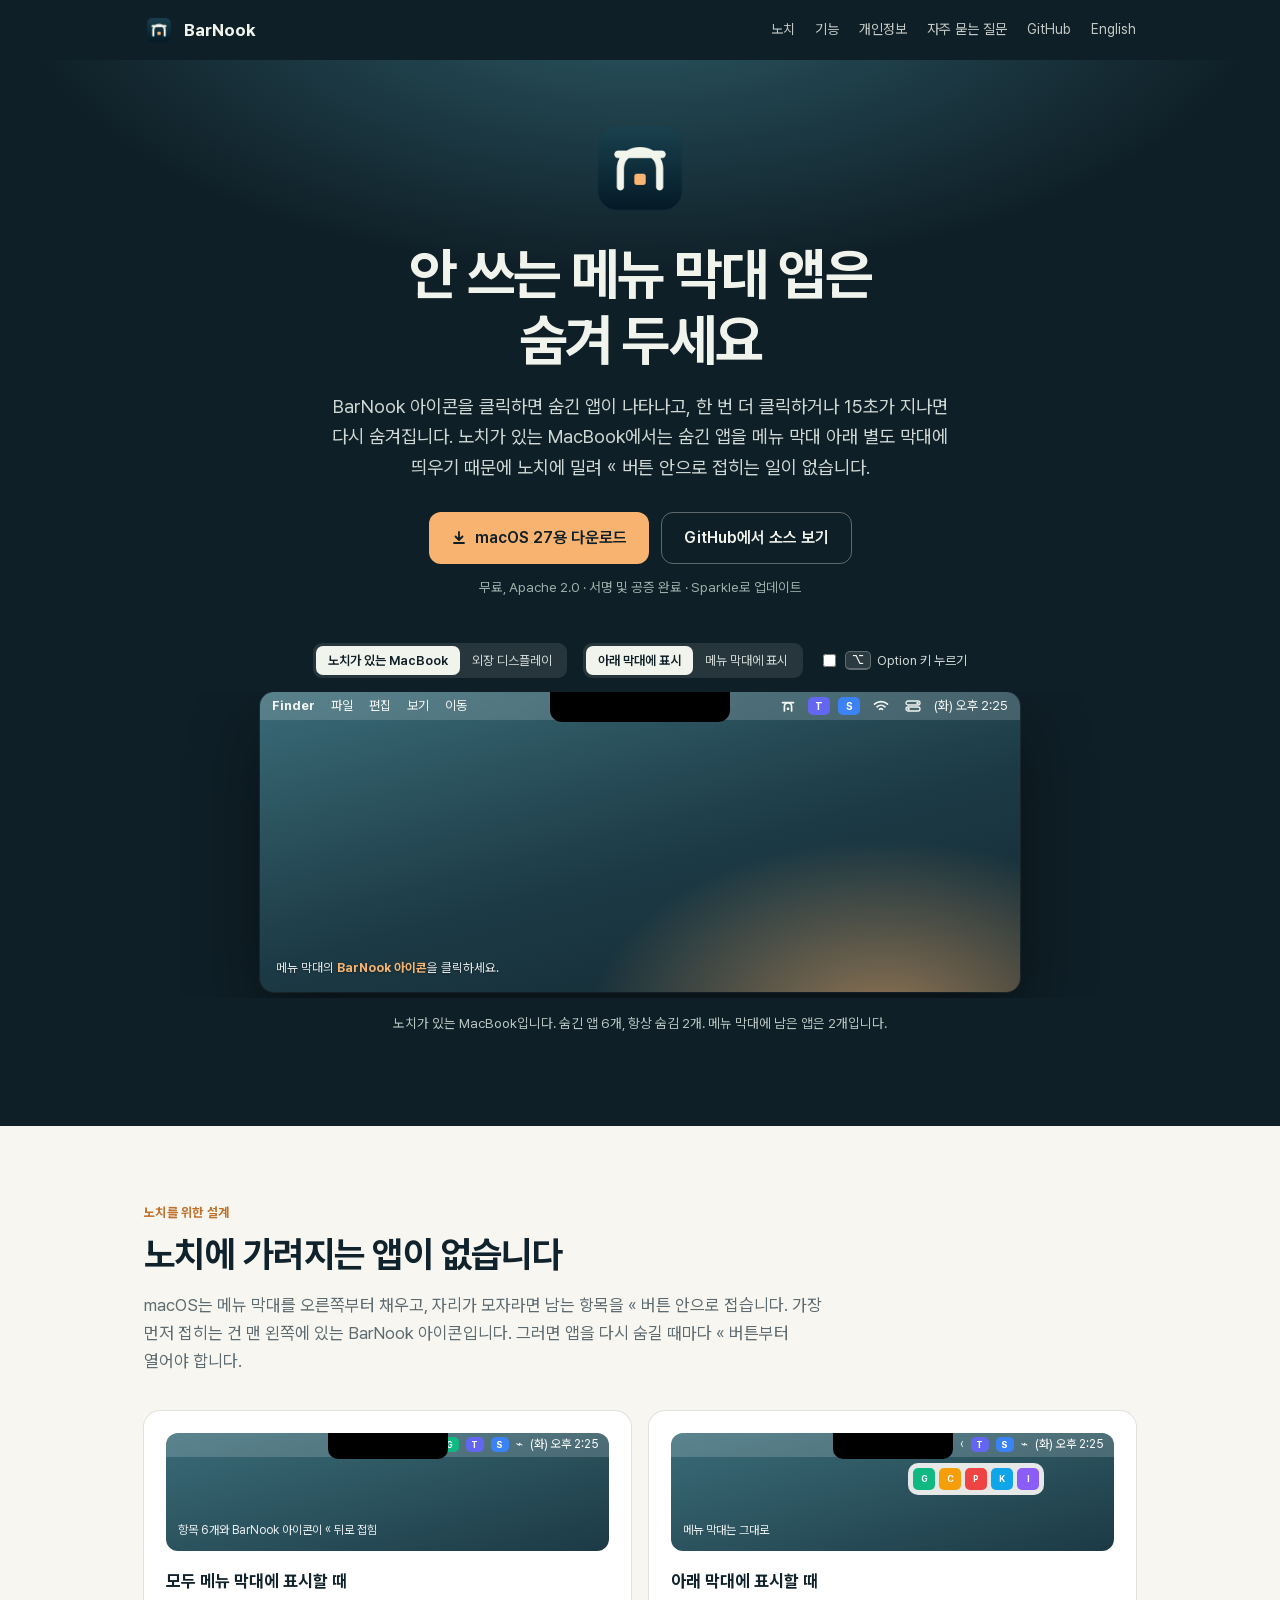
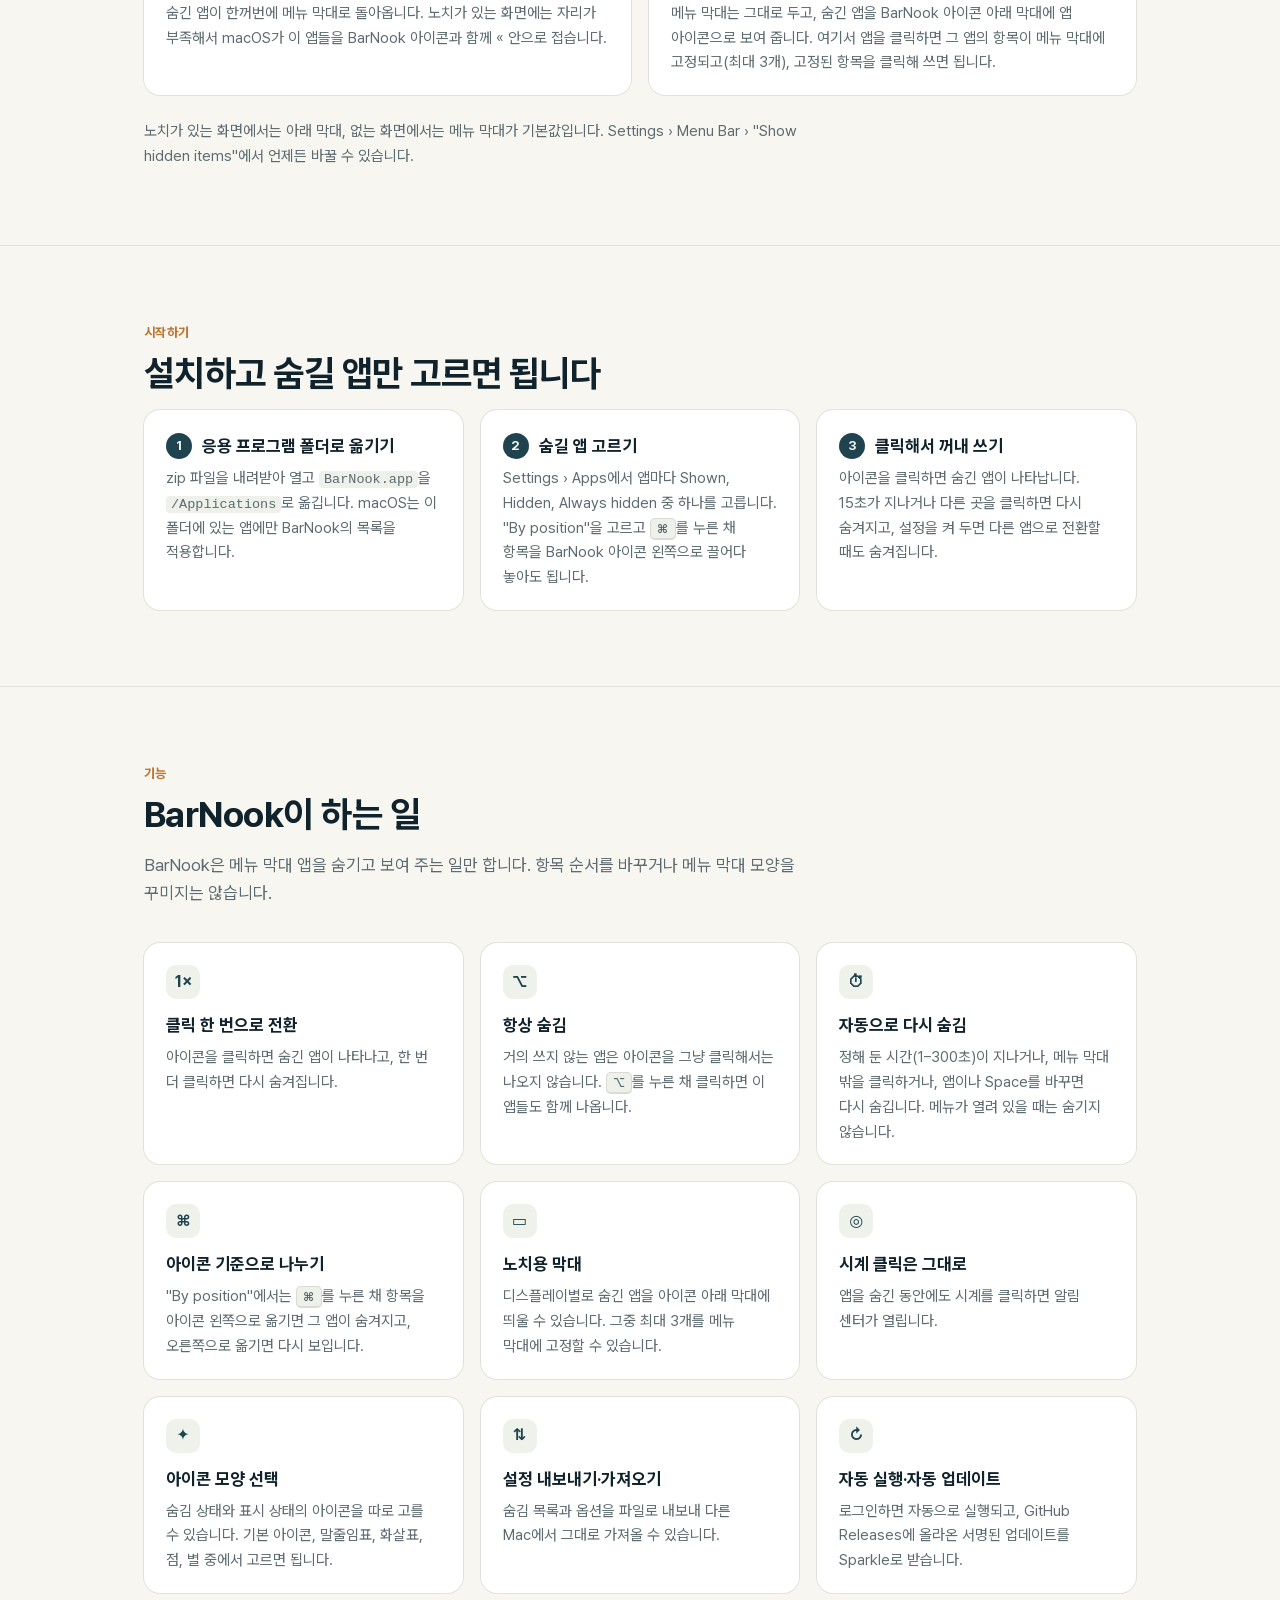
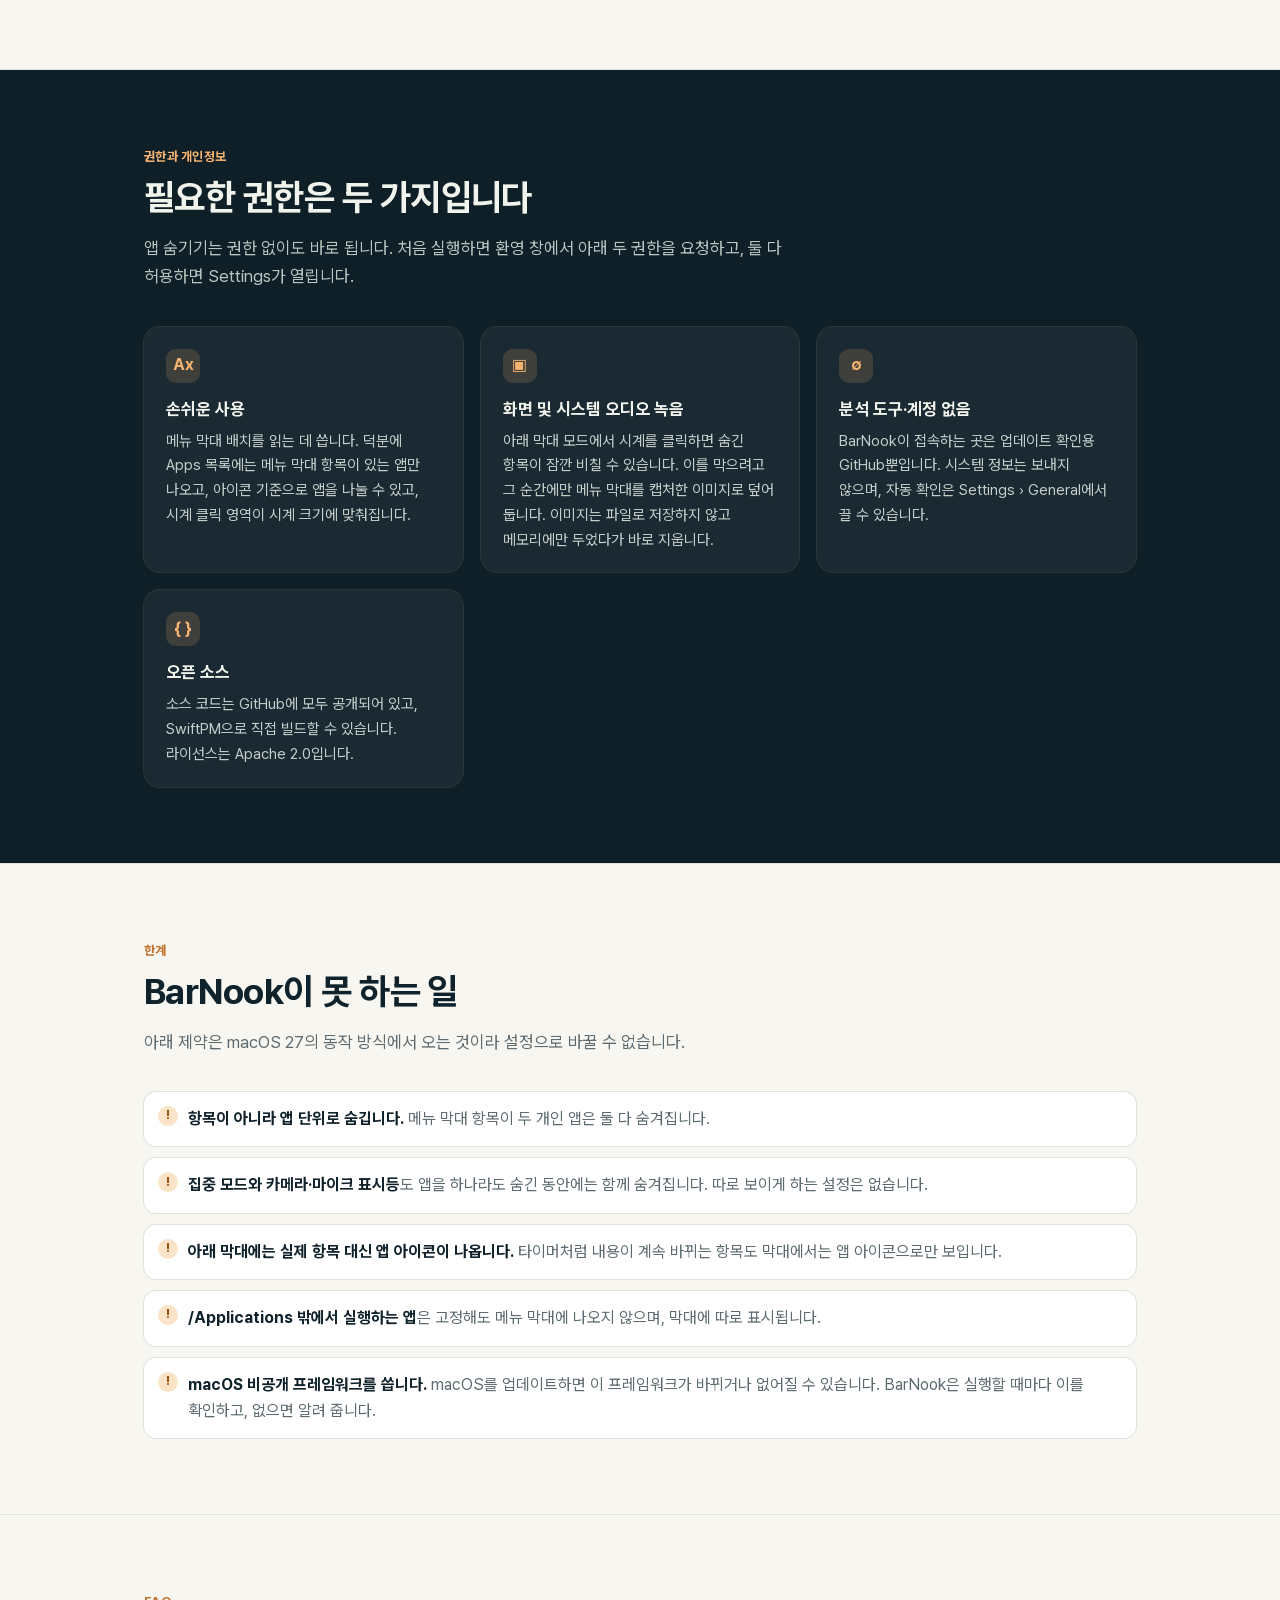
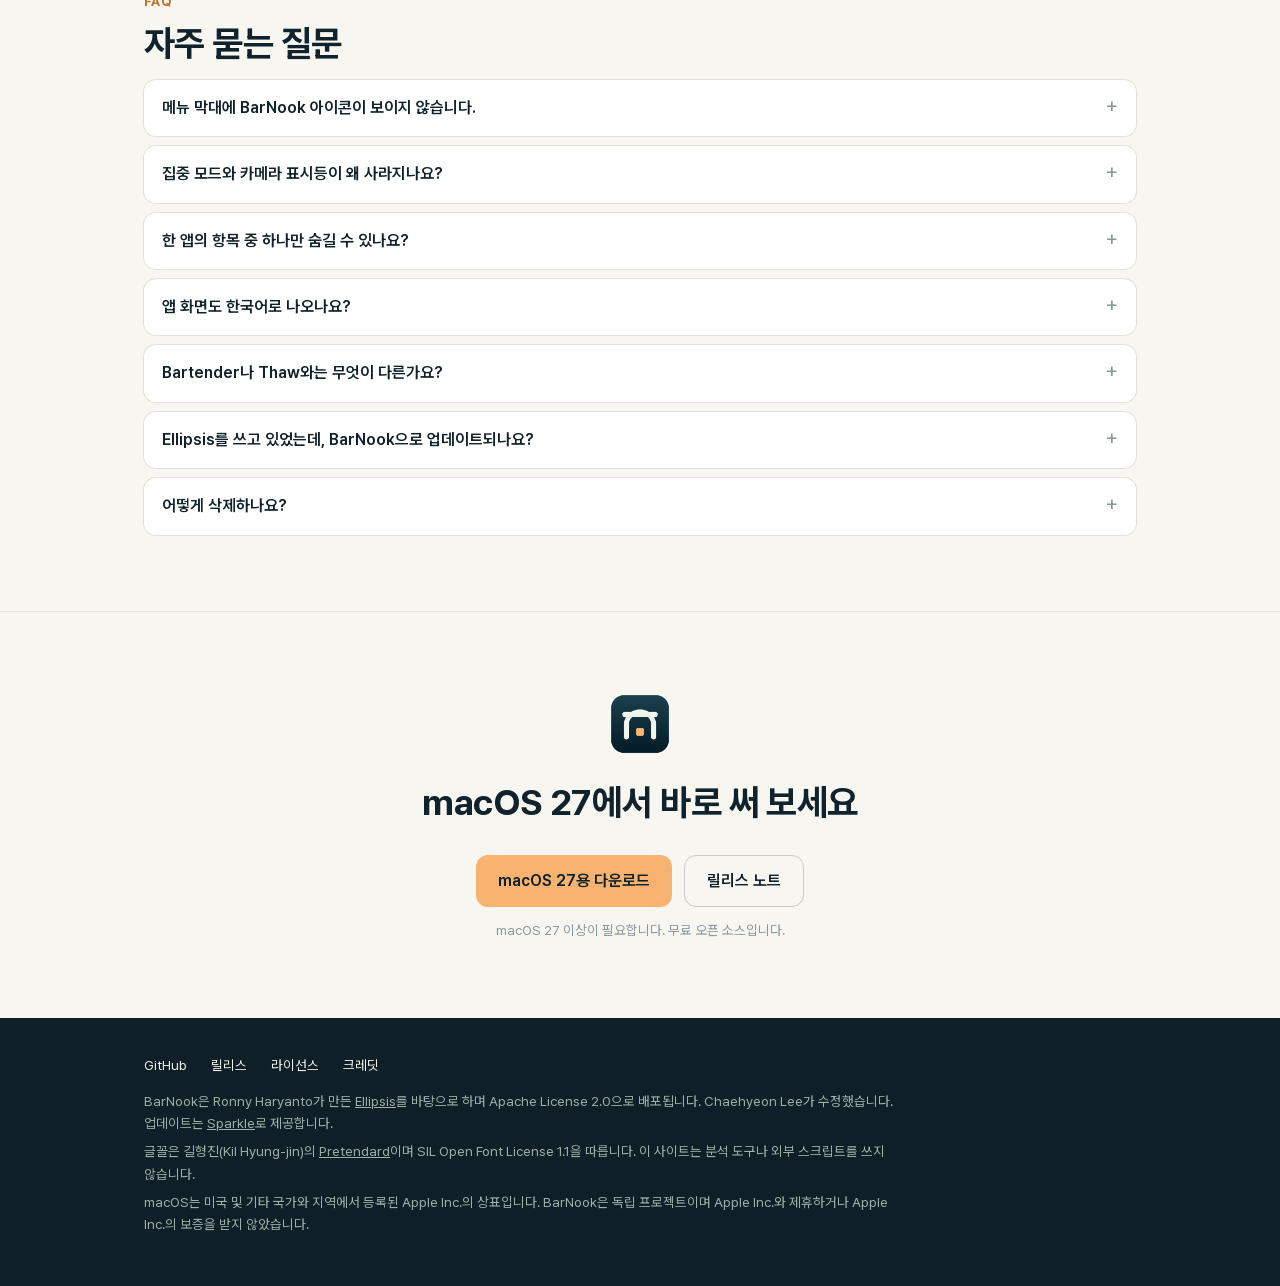
==== site/ko/index.html @ 14d4f13b "feat(site): add the Korean landing page and plainer copy Add /barnook/ko/ with the same structure, d" ====
<!doctype html>
<html lang="ko" class="no-js">
<head>
<meta charset="utf-8">
<meta name="viewport" content="width=device-width, initial-scale=1">
<script>document.documentElement.className='js'</script>
<title>BarNook — macOS 27 메뉴 막대 앱 숨기기</title>
<meta name="description" content="BarNook은 안 쓰는 메뉴 막대 앱을 숨겨 두었다가 아이콘을 클릭하면 보여 줍니다. macOS 27과 노치가 있는 MacBook용 무료 오픈 소스 앱입니다.">
<link rel="canonical" href="https://chlee1001.github.io/barnook/ko/">
<link rel="alternate" hreflang="en" href="https://chlee1001.github.io/barnook/">
<link rel="alternate" hreflang="ko" href="https://chlee1001.github.io/barnook/ko/">
<link rel="alternate" hreflang="x-default" href="https://chlee1001.github.io/barnook/">
<meta property="og:type" content="website">
<meta property="og:site_name" content="BarNook">
<meta property="og:title" content="BarNook — macOS 27 메뉴 막대 앱 숨기기">
<meta property="og:description" content="안 쓰는 메뉴 막대 앱은 숨겨 두고, 필요할 때 아이콘을 클릭해 꺼내 쓰세요. 노치가 있는 MacBook에서도 앱이 가려지지 않습니다. 무료 오픈 소스입니다.">
<meta property="og:url" content="https://chlee1001.github.io/barnook/ko/">
<meta property="og:locale" content="ko_KR">
<meta property="og:locale:alternate" content="en_US">
<meta name="twitter:card" content="summary_large_image">
<meta name="theme-color" content="#0f1f27">
<link rel="icon" type="image/png" href="../assets/favicon-64.png">
<link rel="apple-touch-icon" href="../assets/apple-touch-icon.png">
<link rel="preload" href="../assets/fonts/PretendardVariable.woff2" as="font" type="font/woff2" crossorigin>
<link rel="stylesheet" href="../assets/site.css">
<script src="../assets/site.js" defer></script>
</head>
<body>

<header>
  <nav class="wrap nav">
    <a class="brand" href="#"><img src="../assets/icon-256.png" alt="" width="30" height="30">BarNook</a>
    <div class="links">
      <a href="#notch">노치</a>
      <a href="#features">기능</a>
      <a href="#privacy">개인정보</a>
      <a href="#faq">자주 묻는 질문</a>
      <a class="gh" href="https://github.com/chlee1001/barnook">GitHub</a>
      <a class="lang" href="../" hreflang="en" lang="en">English</a>
    </div>
  </nav>
</header>

<div class="hero">
  <div class="wrap">
    <img class="icon" src="../assets/icon-256.png" alt="BarNook 앱 아이콘" width="104" height="104">
    <h1>안 쓰는 메뉴 막대 앱은<br>숨겨 두세요</h1>
    <p class="lede">BarNook 아이콘을 클릭하면 숨긴 앱이 나타나고, 한 번 더 클릭하거나 15초가 지나면 다시 숨겨집니다. 노치가 있는 MacBook에서는 숨긴 앱을 메뉴 막대 아래 별도 막대에 띄우기 때문에 노치에 밀려 «&nbsp;버튼 안으로 접히는 일이 없습니다.</p>
    <div class="cta">
      <a class="btn primary" href="https://github.com/chlee1001/barnook/releases/latest">
        <svg width="16" height="16" viewBox="0 0 16 16" aria-hidden="true"><path d="M8 2v8m-3.5-3.5L8 10l3.5-3.5M3 13h10" fill="none" stroke="currentColor" stroke-width="1.8" stroke-linecap="round" stroke-linejoin="round"/></svg>
        macOS 27용 다운로드
      </a>
      <a class="btn ghost" href="https://github.com/chlee1001/barnook">GitHub에서 소스 보기</a>
    </div>
    <div class="meta">무료, Apache 2.0 · 서명 및 공증 완료 · Sparkle로 업데이트</div>

    <div class="demo" role="group" aria-label="BarNook 메뉴 막대 체험 데모">
      <div class="demo-controls">
        <div class="seg" id="displaySeg">
          <button type="button" data-v="notch" class="on" aria-pressed="true">노치가 있는 MacBook</button>
          <button type="button" data-v="plain" aria-pressed="false">외장 디스플레이</button>
        </div>
        <div class="seg" id="placementSeg">
          <button type="button" data-v="bar" class="on" aria-pressed="true">아래 막대에 표시</button>
          <button type="button" data-v="menubar" aria-pressed="false">메뉴 막대에 표시</button>
        </div>
        <label><input type="checkbox" id="optBox"> <kbd>⌥</kbd> Option 키 누르기</label>
      </div>
      <div class="stage-scroll">
        <div class="stage" id="stage">
          <div class="mb" id="mb">
            <div class="mb-left" id="mbLeft"><b>Finder</b><span>파일</span><span>편집</span><span>보기</span><span>이동</span></div>
            <div class="mb-right">
              <div class="mb-apps" id="mbApps"><span class="it" style="background:#3b82f6" title="Syncly">S</span><span class="it" style="background:#6366f1" title="Tunnel">T</span><button type="button" class="bn" id="bnIcon" title="BarNook — 클릭하면 숨긴 앱을 보여 줍니다"><svg width="16" height="16" viewBox="0 0 16 16"><path d="M2.5 4.6h11M4.4 13V8.4a3.6 3.6 0 0 1 7.2 0V13" fill="none" stroke="currentColor" stroke-width="1.7" stroke-linecap="round"/><rect x="6.8" y="9.6" width="2.4" height="2.4" rx=".6" fill="currentColor"/></svg></button></div>
              <span class="sys" title="Wi-Fi"><svg width="16" height="12" viewBox="0 0 16 12" aria-hidden="true"><path d="M1.5 4.2a9.5 9.5 0 0 1 13 0M4 6.8a6 6 0 0 1 8 0M6.4 9.3a2.5 2.5 0 0 1 3.2 0" fill="none" stroke="currentColor" stroke-width="1.6" stroke-linecap="round"/></svg></span>
              <span class="sys" title="제어 센터"><svg width="16" height="12" viewBox="0 0 16 12" aria-hidden="true"><rect x="1" y="1" width="14" height="4" rx="2" fill="none" stroke="currentColor" stroke-width="1.3"/><circle cx="12.5" cy="3" r="1.2" fill="currentColor"/><rect x="1" y="7" width="14" height="4" rx="2" fill="none" stroke="currentColor" stroke-width="1.3"/><circle cx="3.5" cy="9" r="1.2" fill="currentColor"/></svg></span>
              <span class="clock" id="clock">(화) 오후 2:25</span>
            </div>
          </div>
          <div class="notch"></div>
          <div class="panel off" id="panel"></div>
          <div class="overflow off" id="overflow"></div>
          <div class="desk-hint" id="deskHint">메뉴 막대의 <b>BarNook 아이콘</b>을 클릭하세요.</div>
        </div>
      </div>
      <p class="demo-caption" id="caption" aria-live="polite">노치가 있는 MacBook입니다. 숨긴 앱 6개, 항상 숨김 2개. 메뉴 막대에 남은 앱은 2개입니다.</p>
    </div>
  </div>
</div>

<section id="notch">
  <div class="wrap">
    <p class="eyebrow">노치를 위한 설계</p>
    <h2>노치에 가려지는 앱이 없습니다</h2>
    <p class="intro">macOS는 메뉴 막대를 오른쪽부터 채우고, 자리가 모자라면 남는 항목을 « 버튼 안으로 접습니다. 가장 먼저 접히는 건 맨 왼쪽에 있는 BarNook 아이콘입니다. 그러면 앱을 다시 숨길 때마다 « 버튼부터 열어야 합니다.</p>
    <div class="grid g2">
      <div class="card">
        <div class="mini">
          <div class="bar"><span class="more">«</span><span class="it" style="background:#10b981">G</span><span class="it" style="background:#6366f1">T</span><span class="it" style="background:#3b82f6">S</span><span>⌁</span><span>(화) 오후 2:25</span></div>
          <div class="n"></div>
          <div class="tag bad">항목 6개와 BarNook 아이콘이 « 뒤로 접힘</div>
        </div>
        <h3>모두 메뉴 막대에 표시할 때</h3>
        <p>숨긴 앱이 한꺼번에 메뉴 막대로 돌아옵니다. 노치가 있는 화면에는 자리가 부족해서 macOS가 이 앱들을 BarNook 아이콘과 함께 « 안으로 접습니다.</p>
      </div>
      <div class="card">
        <div class="mini">
          <div class="bar"><span class="chev">‹</span><span class="it" style="background:#6366f1">T</span><span class="it" style="background:#3b82f6">S</span><span>⌁</span><span>(화) 오후 2:25</span></div>
          <div class="n"></div>
          <div class="pan"><span class="it" style="background:#10b981">G</span><span class="it" style="background:#f59e0b">C</span><span class="it" style="background:#ef4444">P</span><span class="it" style="background:#0ea5e9">K</span><span class="it" style="background:#8b5cf6">I</span></div>
          <div class="tag good">메뉴 막대는 그대로</div>
        </div>
        <h3>아래 막대에 표시할 때</h3>
        <p>메뉴 막대는 그대로 두고, 숨긴 앱을 BarNook 아이콘 아래 막대에 앱 아이콘으로 보여 줍니다. 여기서 앱을 클릭하면 그 앱의 항목이 메뉴 막대에 고정되고(최대 3개), 고정된 항목을 클릭해 쓰면 됩니다.</p>
      </div>
    </div>
    <p class="intro note">노치가 있는 화면에서는 아래 막대, 없는 화면에서는 메뉴 막대가 기본값입니다. Settings › Menu Bar › "Show hidden items"에서 언제든 바꿀 수 있습니다.</p>
  </div>
</section>

<section id="how">
  <div class="wrap">
    <p class="eyebrow">시작하기</p>
    <h2>설치하고 숨길 앱만 고르면 됩니다</h2>
    <div class="grid g3 steps">
      <div class="card">
        <h3>응용 프로그램 폴더로 옮기기</h3>
        <p>zip 파일을 내려받아 열고 <code>BarNook.app</code>을 <code>/Applications</code>로 옮깁니다. macOS는 이 폴더에 있는 앱에만 BarNook의 목록을 적용합니다.</p>
      </div>
      <div class="card">
        <h3>숨길 앱 고르기</h3>
        <p>Settings › Apps에서 앱마다 Shown, Hidden, Always hidden 중 하나를 고릅니다. "By position"을 고르고 <kbd>⌘</kbd>를 누른 채 항목을 BarNook 아이콘 왼쪽으로 끌어다 놓아도 됩니다.</p>
      </div>
      <div class="card">
        <h3>클릭해서 꺼내 쓰기</h3>
        <p>아이콘을 클릭하면 숨긴 앱이 나타납니다. 15초가 지나거나 다른 곳을 클릭하면 다시 숨겨지고, 설정을 켜 두면 다른 앱으로 전환할 때도 숨겨집니다.</p>
      </div>
    </div>
  </div>
</section>

<section id="features">
  <div class="wrap">
    <p class="eyebrow">기능</p>
    <h2>BarNook이 하는 일</h2>
    <p class="intro">BarNook은 메뉴 막대 앱을 숨기고 보여 주는 일만 합니다. 항목 순서를 바꾸거나 메뉴 막대 모양을 꾸미지는 않습니다.</p>
    <div class="grid g3">
      <div class="card"><div class="k" aria-hidden="true">1×</div><h3>클릭 한 번으로 전환</h3><p>아이콘을 클릭하면 숨긴 앱이 나타나고, 한 번 더 클릭하면 다시 숨겨집니다.</p></div>
      <div class="card"><div class="k" aria-hidden="true">⌥</div><h3>항상 숨김</h3><p>거의 쓰지 않는 앱은 아이콘을 그냥 클릭해서는 나오지 않습니다. <kbd>⌥</kbd>를 누른 채 클릭하면 이 앱들도 함께 나옵니다.</p></div>
      <div class="card"><div class="k" aria-hidden="true">⏱</div><h3>자동으로 다시 숨김</h3><p>정해 둔 시간(1–300초)이 지나거나, 메뉴 막대 밖을 클릭하거나, 앱이나 Space를 바꾸면 다시 숨깁니다. 메뉴가 열려 있을 때는 숨기지 않습니다.</p></div>
      <div class="card"><div class="k" aria-hidden="true">⌘</div><h3>아이콘 기준으로 나누기</h3><p>"By position"에서는 <kbd>⌘</kbd>를 누른 채 항목을 아이콘 왼쪽으로 옮기면 그 앱이 숨겨지고, 오른쪽으로 옮기면 다시 보입니다.</p></div>
      <div class="card"><div class="k" aria-hidden="true">▭</div><h3>노치용 막대</h3><p>디스플레이별로 숨긴 앱을 아이콘 아래 막대에 띄울 수 있습니다. 그중 최대 3개를 메뉴 막대에 고정할 수 있습니다.</p></div>
      <div class="card"><div class="k" aria-hidden="true">◎</div><h3>시계 클릭은 그대로</h3><p>앱을 숨긴 동안에도 시계를 클릭하면 알림 센터가 열립니다.</p></div>
      <div class="card"><div class="k" aria-hidden="true">✦</div><h3>아이콘 모양 선택</h3><p>숨김 상태와 표시 상태의 아이콘을 따로 고를 수 있습니다. 기본 아이콘, 말줄임표, 화살표, 점, 별 중에서 고르면 됩니다.</p></div>
      <div class="card"><div class="k" aria-hidden="true">⇅</div><h3>설정 내보내기·가져오기</h3><p>숨김 목록과 옵션을 파일로 내보내 다른 Mac에서 그대로 가져올 수 있습니다.</p></div>
      <div class="card"><div class="k" aria-hidden="true">↻</div><h3>자동 실행·자동 업데이트</h3><p>로그인하면 자동으로 실행되고, GitHub Releases에 올라온 서명된 업데이트를 Sparkle로 받습니다.</p></div>
    </div>
  </div>
</section>

<section id="privacy" class="privacy">
  <div class="wrap">
    <p class="eyebrow">권한과 개인정보</p>
    <h2>필요한 권한은 두 가지입니다</h2>
    <p class="intro">앱 숨기기는 권한 없이도 바로 됩니다. 처음 실행하면 환영 창에서 아래 두 권한을 요청하고, 둘 다 허용하면 Settings가 열립니다.</p>
    <div class="grid g2">
      <div class="card"><div class="k" aria-hidden="true">Ax</div><h3>손쉬운 사용</h3><p>메뉴 막대 배치를 읽는 데 씁니다. 덕분에 Apps 목록에는 메뉴 막대 항목이 있는 앱만 나오고, 아이콘 기준으로 앱을 나눌 수 있고, 시계 클릭 영역이 시계 크기에 맞춰집니다.</p></div>
      <div class="card"><div class="k" aria-hidden="true">▣</div><h3>화면 및 시스템 오디오 녹음</h3><p>아래 막대 모드에서 시계를 클릭하면 숨긴 항목이 잠깐 비칠 수 있습니다. 이를 막으려고 그 순간에만 메뉴 막대를 캡처한 이미지로 덮어 둡니다. 이미지는 파일로 저장하지 않고 메모리에만 두었다가 바로 지웁니다.</p></div>
      <div class="card"><div class="k" aria-hidden="true">∅</div><h3>분석 도구·계정 없음</h3><p>BarNook이 접속하는 곳은 업데이트 확인용 GitHub뿐입니다. 시스템 정보는 보내지 않으며, 자동 확인은 Settings › General에서 끌 수 있습니다.</p></div>
      <div class="card"><div class="k" aria-hidden="true">{ }</div><h3>오픈 소스</h3><p>소스 코드는 GitHub에 모두 공개되어 있고, SwiftPM으로 직접 빌드할 수 있습니다. 라이선스는 Apache 2.0입니다.</p></div>
    </div>
  </div>
</section>

<section id="limits">
  <div class="wrap">
    <p class="eyebrow">한계</p>
    <h2>BarNook이 못 하는 일</h2>
    <p class="intro">아래 제약은 macOS 27의 동작 방식에서 오는 것이라 설정으로 바꿀 수 없습니다.</p>
    <ul class="limits">
      <li><b>항목이 아니라 앱 단위로 숨깁니다.</b> 메뉴 막대 항목이 두 개인 앱은 둘 다 숨겨집니다.</li>
      <li><b>집중 모드와 카메라·마이크 표시등</b>도 앱을 하나라도 숨긴 동안에는 함께 숨겨집니다. 따로 보이게 하는 설정은 없습니다.</li>
      <li><b>아래 막대에는 실제 항목 대신 앱 아이콘이 나옵니다.</b> 타이머처럼 내용이 계속 바뀌는 항목도 막대에서는 앱 아이콘으로만 보입니다.</li>
      <li><b>/Applications 밖에서 실행하는 앱</b>은 고정해도 메뉴 막대에 나오지 않으며, 막대에 따로 표시됩니다.</li>
      <li><b>macOS 비공개 프레임워크를 씁니다.</b> macOS를 업데이트하면 이 프레임워크가 바뀌거나 없어질 수 있습니다. BarNook은 실행할 때마다 이를 확인하고, 없으면 알려 줍니다.</li>
    </ul>
  </div>
</section>

<section id="faq">
  <div class="wrap">
    <p class="eyebrow">FAQ</p>
    <h2>자주 묻는 질문</h2>
    <details>
      <summary>메뉴 막대에 BarNook 아이콘이 보이지 않습니다.</summary>
      <p>BarNook을 <code>/Applications</code>에서 실행하고 있는지 확인하세요. macOS는 이 폴더에 있는 앱에만 BarNook의 목록을 적용합니다. 다른 위치에서 실행하면 BarNook 아이콘까지 숨겨집니다.</p>
    </details>
    <details>
      <summary>집중 모드와 카메라 표시등이 왜 사라지나요?</summary>
      <p>앱을 하나라도 숨기고 있으면 macOS가 이 표시들도 함께 숨깁니다. BarNook이 쓰는 시스템 기능의 제약입니다. 숨긴 앱을 다시 보이게 하면 돌아옵니다.</p>
    </details>
    <details>
      <summary>한 앱의 항목 중 하나만 숨길 수 있나요?</summary>
      <p>아니요. macOS 27은 앱 단위로 숨기기 때문에 두 항목이 함께 숨겨집니다.</p>
    </details>
    <details>
      <summary>앱 화면도 한국어로 나오나요?</summary>
      <p>아직은 아닙니다. BarNook의 메뉴와 Settings는 영어로만 나옵니다. 이 페이지에서도 앱 화면에 나오는 이름은 영어 그대로 적었습니다.</p>
    </details>
    <details>
      <summary>Bartender나 Thaw와는 무엇이 다른가요?</summary>
      <p>BarNook은 앱을 숨기고 보여 주는 기능과 노치용 막대만 있습니다. 항목 재배치, 검색, 메뉴 막대 꾸미기는 지원하지 않습니다. 이런 기능이 필요하면 Bartender나 Thaw가 더 맞습니다.</p>
    </details>
    <details>
      <summary>Ellipsis를 쓰고 있었는데, BarNook으로 업데이트되나요?</summary>
      <p>아니요. BarNook은 서명과 업데이트 키가 다른 별도 앱입니다. 새로 설치한 뒤 숨길 앱을 다시 설정해 주세요.</p>
    </details>
    <details>
      <summary>어떻게 삭제하나요?</summary>
      <p>아이콘 메뉴에서 BarNook을 종료하면 숨겼던 항목이 모두 메뉴 막대로 돌아옵니다. 그다음 BarNook을 휴지통으로 옮기면 됩니다.</p>
    </details>
  </div>
</section>

<section class="final">
  <div class="wrap">
    <img src="../assets/icon-256.png" alt="" width="72" height="72">
    <h2>macOS 27에서 바로 써 보세요</h2>
    <div class="cta">
      <a class="btn primary" href="https://github.com/chlee1001/barnook/releases/latest">macOS 27용 다운로드</a>
      <a class="btn ghost" href="https://github.com/chlee1001/barnook/releases">릴리스 노트</a>
    </div>
    <div class="meta">macOS 27 이상이 필요합니다. 무료 오픈 소스입니다.</div>
  </div>
</section>

<footer>
  <div class="wrap">
    <div class="row">
      <a href="https://github.com/chlee1001/barnook">GitHub</a>
      <a href="https://github.com/chlee1001/barnook/releases">릴리스</a>
      <a href="https://github.com/chlee1001/barnook/blob/main/LICENSE">라이선스</a>
      <a href="https://github.com/chlee1001/barnook/blob/main/CREDITS.md">크레딧</a>
    </div>
    <p>BarNook은 Ronny Haryanto가 만든 <a href="https://github.com/ronny/ellipsis">Ellipsis</a>를 바탕으로 하며 Apache License 2.0으로 배포됩니다. Chaehyeon Lee가 수정했습니다. 업데이트는 <a href="https://sparkle-project.org">Sparkle</a>로 제공합니다.</p>
    <p>글꼴은 길형진(Kil Hyung-jin)의 <a href="../assets/fonts/LICENSE.txt">Pretendard</a>이며 SIL Open Font License 1.1을 따릅니다. 이 사이트는 분석 도구나 외부 스크립트를 쓰지 않습니다.</p>
    <p>macOS는 미국 및 기타 국가와 지역에서 등록된 Apple Inc.의 상표입니다. BarNook은 독립 프로젝트이며 Apple Inc.와 제휴하거나 Apple Inc.의 보증을 받지 않았습니다.</p>
  </div>
</footer>

</body>
</html>
---- site/assets/site.css ----
/* BarNook website. Derived from the landing-page mockup; the demo stage is drawn in CSS. */

/*
 * Pretendard Variable 1.3.9, unmodified.
 * Copyright (c) 2021, Kil Hyung-jin, with Reserved Font Name Pretendard.
 * SIL Open Font License 1.1: fonts/LICENSE.txt
 */
@font-face {
  font-family: 'Pretendard Variable';
  font-weight: 45 920;
  font-style: normal;
  font-display: swap;
  src: url('fonts/PretendardVariable.woff2') format('woff2-variations'), url('fonts/PretendardVariable.woff2') format('woff2');
}

:root {
  --ink: #10222b; --teal: #1f4450; --deep: #0f1f27; --cream: #f1f4ec; --orange: #f7b36f;
  --paper: #f7f6f1; --card: #fff; --line: #e2e2dc; --muted: #5d6b70; --soft: #8a979b;
}
* { box-sizing: border-box; }
html { scroll-behavior: smooth; }
body { margin: 0; font: 16px/1.55 "Pretendard Variable", Pretendard, -apple-system, BlinkMacSystemFont, system-ui, "Apple SD Gothic Neo", "Noto Sans KR", sans-serif; color: var(--ink); background: var(--paper); }
a { color: inherit; }
h1, h2, h3 { text-wrap: balance; }
.wrap { max-width: 1040px; margin: 0 auto; padding: 0 24px; }
:focus-visible { outline: 2px solid var(--orange); outline-offset: 2px; }
.privacy :focus-visible, .final :focus-visible, details :focus-visible { outline-color: #c0712a; }

/* Header */
header { background: var(--deep); color: var(--cream); }
.nav { display: flex; align-items: center; gap: 22px; height: 60px; }
.brand { display: flex; align-items: center; gap: 10px; font-weight: 700; font-size: 17px; text-decoration: none; }
.brand img { width: 30px; height: 30px; }
.nav .links { margin-left: auto; display: flex; gap: 20px; font-size: 14px; }
.nav .links a { text-decoration: none; opacity: .8; }
.nav .links a:hover { opacity: 1; }
/* Narrow screens keep GitHub and the language link. */
@media (max-width: 640px) { .nav .links a:not(.gh):not(.lang) { display: none; } }

/* Hero */
.hero { background: radial-gradient(900px 420px at 50% -80px, #2d5b67 0%, var(--deep) 70%); color: var(--cream); padding: 56px 0 72px; text-align: center; }
.hero img.icon { width: 104px; height: 104px; }
.hero h1 { font-size: clamp(34px, 5.4vw, 56px); line-height: 1.08; letter-spacing: -.02em; margin: 14px 0 16px; }
.hero .lede { max-width: 640px; margin: 0 auto; font-size: 18.5px; color: #cfd8d4; }
.cta { display: flex; gap: 12px; justify-content: center; flex-wrap: wrap; margin: 30px 0 12px; }
.btn { display: inline-flex; align-items: center; gap: 8px; padding: 12px 22px; border-radius: 12px; font-weight: 600; text-decoration: none; font-size: 16px; }
.btn.primary { background: var(--orange); color: var(--deep); }
.btn.primary:hover { background: #ffc285; }
.btn.ghost { border: 1px solid rgba(241,244,236,.35); color: var(--cream); }
.btn.ghost:hover { background: rgba(241,244,236,.08); }
.meta { font-size: 13.5px; color: #9fb0ab; }

/* Demo */
.demo { margin-top: 44px; }
.demo-controls { display: flex; flex-wrap: wrap; gap: 10px 16px; justify-content: center; align-items: center; margin-bottom: 14px; font-size: 13px; }
.seg { display: inline-flex; background: rgba(255,255,255,.1); border-radius: 9px; padding: 3px; }
.seg button { border: 0; background: transparent; color: #cfd8d4; font: inherit; padding: 4px 12px; border-radius: 7px; cursor: pointer; }
.seg button.on { background: var(--cream); color: var(--deep); font-weight: 600; }
.demo-controls label { color: #cfd8d4; display: inline-flex; gap: 6px; align-items: center; }
.demo-controls kbd { background: rgba(255,255,255,.12); border-color: rgba(255,255,255,.25); color: var(--cream); }
.stage-scroll { overflow-x: auto; padding-bottom: 6px; max-width: 100%; }
.stage { position: relative; width: 760px; height: 300px; margin: 0 auto; border-radius: 14px; overflow: hidden; text-align: left;
         background: radial-gradient(420px 260px at 82% 110%, rgba(247,179,111,.55), transparent 70%), linear-gradient(165deg, #3a6c78 0%, #1c3a45 55%, #132831 100%);
         box-shadow: 0 30px 70px rgba(0,0,0,.45), 0 0 0 1px rgba(255,255,255,.08); }
.mb { position: absolute; inset: 0 0 auto 0; height: 28px; display: flex; align-items: center; padding: 0 12px; font-size: 13px; color: #f4f6f2;
      background: rgba(255,255,255,.16); backdrop-filter: blur(20px); -webkit-backdrop-filter: blur(20px); }
.mb-left { display: flex; gap: 16px; white-space: nowrap; }
.mb-right { margin-left: auto; display: flex; align-items: center; gap: 10px; }
.mb-apps { display: flex; flex-direction: row-reverse; gap: 8px; align-items: center; }
.sys { display: grid; place-items: center; width: 22px; }
.clock { white-space: nowrap; }
.notch { position: absolute; left: 50%; top: 0; width: 180px; height: 30px; transform: translateX(-50%); background: #000; border-radius: 0 0 12px 12px; z-index: 2; }
.stage.plain .notch { display: none; }
.it { width: 22px; height: 18px; border-radius: 5px; display: grid; place-items: center; font-family: inherit; font-weight: 700; font-size: 10px; line-height: 1; color: #fff; flex: none; }
.it.new { animation: pop .35s ease-out; }
@keyframes pop { from { transform: scale(.4); } to { transform: scale(1); } }
.bn { border: 0; background: transparent; color: inherit; width: 24px; height: 22px; border-radius: 5px; display: grid; place-items: center; cursor: pointer; padding: 0; }
.bn:hover, .bn.on { background: rgba(255,255,255,.22); }
.more { font-weight: 700; padding: 0 4px; opacity: .9; }
button.more { border: 0; background: transparent; color: inherit; font: inherit; font-weight: 700; cursor: pointer; border-radius: 5px; }
button.more:hover { background: rgba(255,255,255,.22); }
.overflow { position: absolute; top: 34px; right: 120px; display: flex; flex-direction: column; min-width: 150px; padding: 5px; border-radius: 10px; background: rgba(246,246,242,.95); box-shadow: 0 10px 30px rgba(0,0,0,.3); color: var(--ink); font-size: 13px; z-index: 3; }
.overflow.off { display: none; }
.overflow div { display: flex; align-items: center; gap: 8px; padding: 4px 8px; border-radius: 6px; }
.overflow div.bn-row { cursor: pointer; }
.overflow div.bn-row:hover { background: rgba(0,0,0,.07); }
.panel { position: absolute; top: 34px; display: flex; gap: 2px; padding: 5px; border-radius: 12px; background: rgba(246,246,242,.92);
         box-shadow: 0 10px 30px rgba(0,0,0,.3); transition: opacity .18s, transform .18s; z-index: 3; }
.panel.off { opacity: 0; transform: translateY(-6px); pointer-events: none; }
.panel button { border: 0; background: transparent; width: 36px; height: 36px; border-radius: 8px; display: grid; place-items: center; cursor: pointer; position: relative; padding: 0; }
.panel button:hover { background: rgba(0,0,0,.07); }
.panel .it { width: 24px; height: 24px; border-radius: 6px; font-size: 11px; }
.panel button.pinned::after { content: ""; position: absolute; bottom: 3px; width: 5px; height: 5px; border-radius: 50%; background: #e0892f; }
.panel .sep { width: 1px; background: #c9c9c4; margin: 7px 3px; }
.desk-hint { position: absolute; left: 16px; bottom: 14px; right: 16px; color: rgba(255,255,255,.88); font-size: 12.5px; text-shadow: 0 1px 2px rgba(0,0,0,.35); }
.desk-hint b { color: var(--orange); }
.demo-caption { max-width: 760px; margin: 14px auto 0; font-size: 13.5px; color: #b9c6c2; min-height: 42px; }

/* Sections */
section { padding: 76px 0; }
section + section { border-top: 1px solid var(--line); }
.eyebrow { color: #c0712a; font-weight: 700; font-size: 13px; letter-spacing: .08em; text-transform: uppercase; margin: 0 0 8px; }
h2 { font-size: clamp(26px, 3.4vw, 36px); line-height: 1.15; letter-spacing: -.015em; margin: 0 0 14px; }
.intro { color: var(--muted); max-width: 680px; margin: 0 0 36px; font-size: 17px; }
.grid { display: grid; gap: 18px; }
.g2 { grid-template-columns: repeat(auto-fit, minmax(300px, 1fr)); }
.g3 { grid-template-columns: repeat(auto-fit, minmax(260px, 1fr)); }
.card { background: var(--card); border-radius: 16px; padding: 22px 22px 20px; box-shadow: 0 0 0 1px var(--line); }
.card h3 { margin: 0 0 6px; font-size: 17px; }
.card p { margin: 0; color: var(--muted); font-size: 15px; }
.card .k { display: inline-grid; place-items: center; width: 34px; height: 34px; border-radius: 10px; background: #eef2ea; color: var(--teal); font-weight: 700; margin-bottom: 12px; }
kbd { font-family: inherit; font-weight: 600; font-size: 12.5px; line-height: 1; background: #eef0ea; border: 1px solid #d9dcd3; border-bottom-width: 2px; border-radius: 5px; padding: 2px 6px; }
code { font: 13.5px ui-monospace, SFMono-Regular, Menlo, monospace; background: #eef0ea; padding: 1px 5px; border-radius: 4px; }

/* Notch comparison */
.mini { height: 118px; border-radius: 12px; position: relative; overflow: hidden; margin-bottom: 16px; background: linear-gradient(165deg, #3a6c78, #1c3a45); }
.mini .bar { position: absolute; inset: 0 0 auto 0; height: 24px; background: rgba(255,255,255,.16); display: flex; align-items: center; justify-content: flex-end; gap: 7px; padding: 0 10px; color: #fff; font-size: 12px; }
.mini .n { position: absolute; left: 50%; top: 0; width: 120px; height: 26px; transform: translateX(-50%); background: #000; border-radius: 0 0 10px 10px; }
.mini .it { width: 18px; height: 15px; font-size: 9px; }
.mini .pan { position: absolute; top: 30px; right: 70px; display: flex; gap: 4px; padding: 5px; background: rgba(246,246,242,.92); border-radius: 10px; }
.mini .pan .it { width: 22px; height: 22px; }
.mini .tag { position: absolute; left: 12px; bottom: 10px; color: #fff; font-size: 12px; opacity: .9; }
.mini .chev { opacity: .9; }
.intro.note { margin: 24px 0 0; font-size: 15px; }
.bad { color: #ffb4a8; } .good { color: #bfe8c4; }

/* Steps */
.steps { counter-reset: s; }
.steps .card h3::before { counter-increment: s; content: counter(s); display: inline-grid; place-items: center; width: 26px; height: 26px; margin-right: 10px; border-radius: 50%; background: var(--teal); color: var(--cream); font-size: 13px; vertical-align: 2px; }

/* Privacy */
.privacy { background: var(--deep); color: var(--cream); }
.privacy .intro { color: #b9c6c2; }
.privacy .card { background: rgba(255,255,255,.05); box-shadow: 0 0 0 1px rgba(255,255,255,.1); }
.privacy .card p { color: #c4cfcb; }
.privacy .card .k { background: rgba(247,179,111,.16); color: var(--orange); }
.privacy .eyebrow { color: var(--orange); }
.privacy code { background: rgba(255,255,255,.1); }

/* Limits & FAQ */
.limits { list-style: none; padding: 0; margin: 0; display: grid; gap: 12px; }
.limits li { background: var(--card); box-shadow: 0 0 0 1px var(--line); border-radius: 12px; padding: 14px 16px 14px 44px; position: relative; color: var(--muted); }
.limits li::before { content: "!"; position: absolute; left: 14px; top: 14px; width: 20px; height: 20px; border-radius: 50%; background: #fbe3c7; color: #9a5412; font-weight: 800; font-size: 12px; display: grid; place-items: center; }
.limits b { color: var(--ink); }
details { background: var(--card); box-shadow: 0 0 0 1px var(--line); border-radius: 12px; padding: 0 18px; }
details + details { margin-top: 10px; }
summary { cursor: pointer; font-weight: 600; padding: 15px 0; list-style: none; display: flex; justify-content: space-between; gap: 12px; }
summary::-webkit-details-marker { display: none; }
summary::after { content: "+"; color: var(--soft); font-weight: 400; font-size: 20px; line-height: 1; }
details[open] summary::after { content: "–"; }
details p { margin: 0 0 16px; color: var(--muted); }

/* Final CTA & footer */
.final { text-align: center; }
.final h2 { margin-top: 12px; }
.final .btn.ghost { color: var(--ink); border-color: #c9cdc3; }
.final .meta { color: var(--soft); }
footer { background: var(--deep); color: #9fb0ab; font-size: 13.5px; padding: 36px 0 44px; }
footer .row { display: flex; flex-wrap: wrap; gap: 10px 24px; margin-bottom: 14px; }
footer .row a { color: var(--cream); text-decoration: none; }
footer p { margin: 6px 0; max-width: 760px; }

/* Without JS the demo can't respond, so only its caption stays. */
.no-js .demo-controls, .no-js .stage-scroll { display: none; }

/* On a phone the 760px stage scrolls edge to edge; site.js starts it at the right end. */
@media (max-width: 640px) {
  .stage-scroll { margin: 0 -24px; max-width: none; }
  .stage { border-radius: 0; }
}

@media (prefers-reduced-motion: reduce) {
  html { scroll-behavior: auto; }
  .it.new { animation: none; }
  .panel { transition: none; }
}

/* Korean */
body:lang(ko) { word-break: keep-all; overflow-wrap: anywhere; line-height: 1.65; }
:lang(ko) .eyebrow { letter-spacing: .02em; }
:lang(ko) .hero h1 { line-height: 1.18; letter-spacing: -.03em; }
:lang(ko) h2 { line-height: 1.25; }
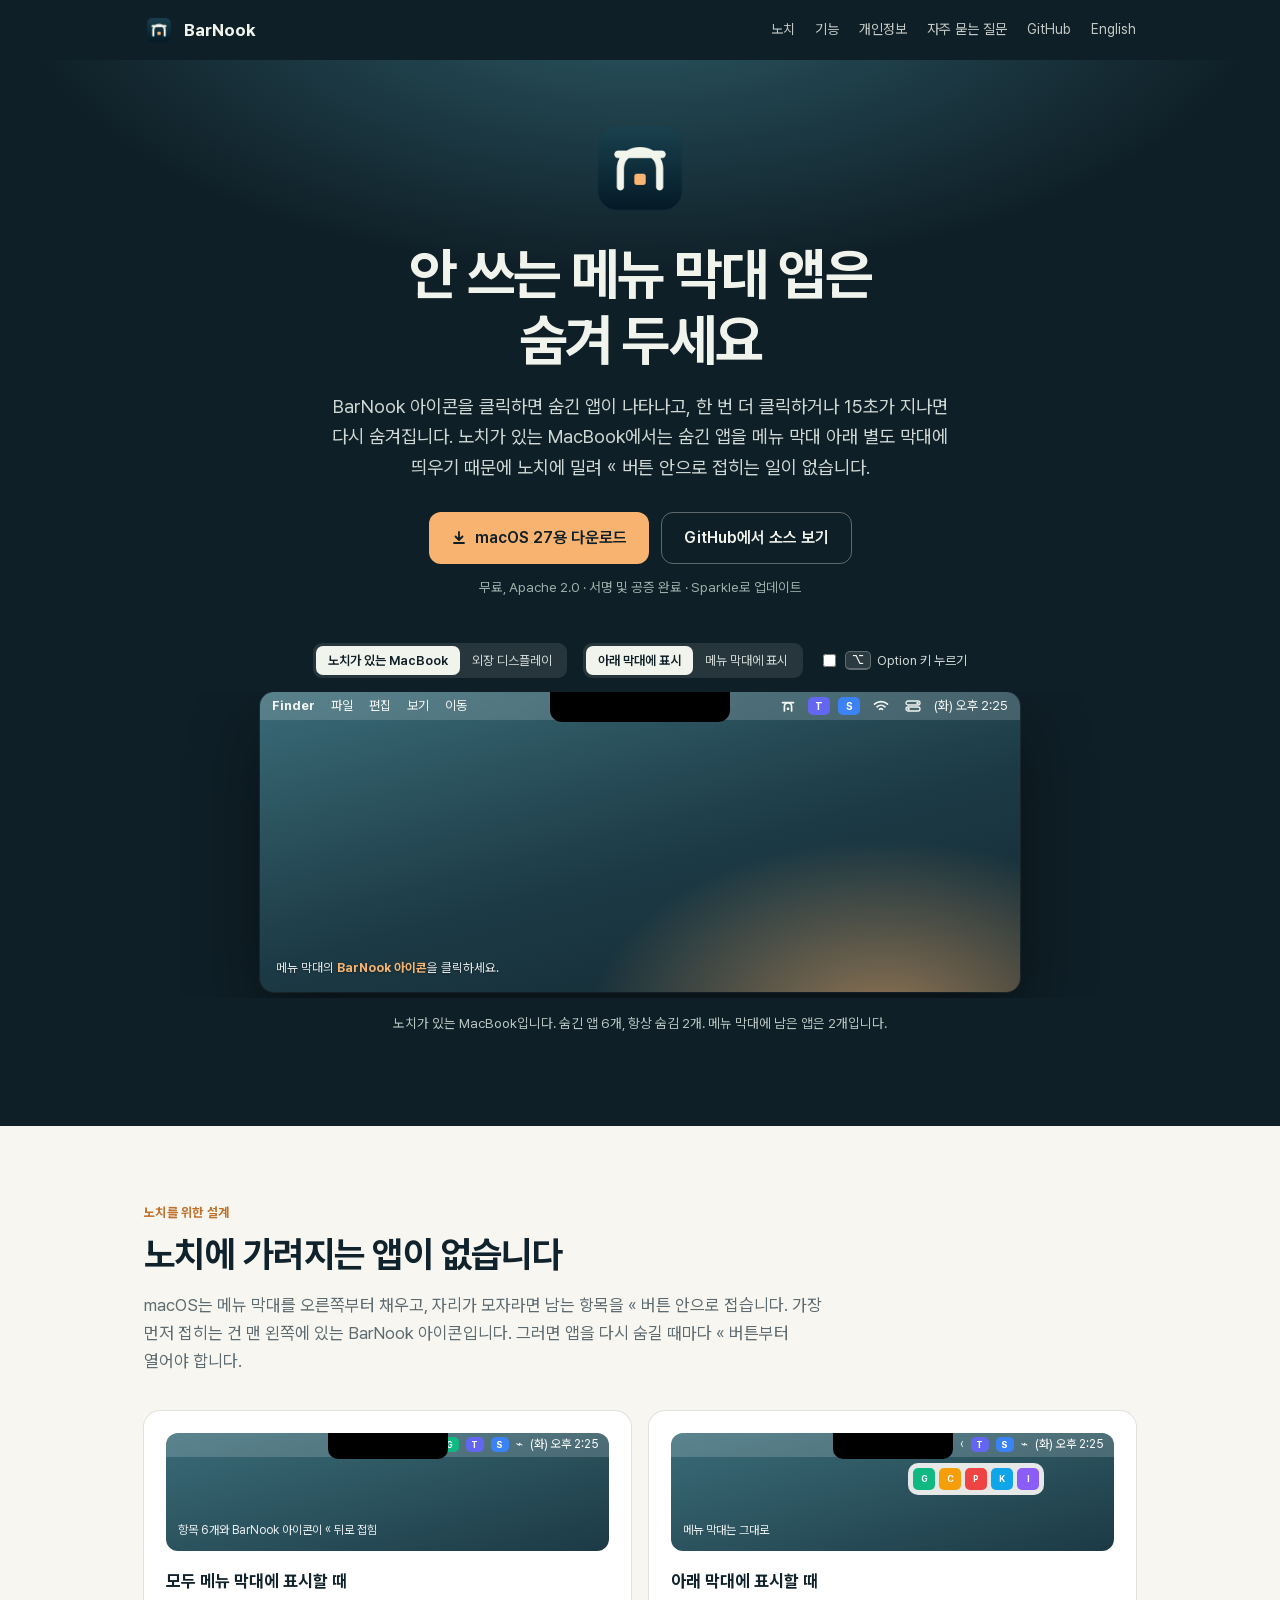
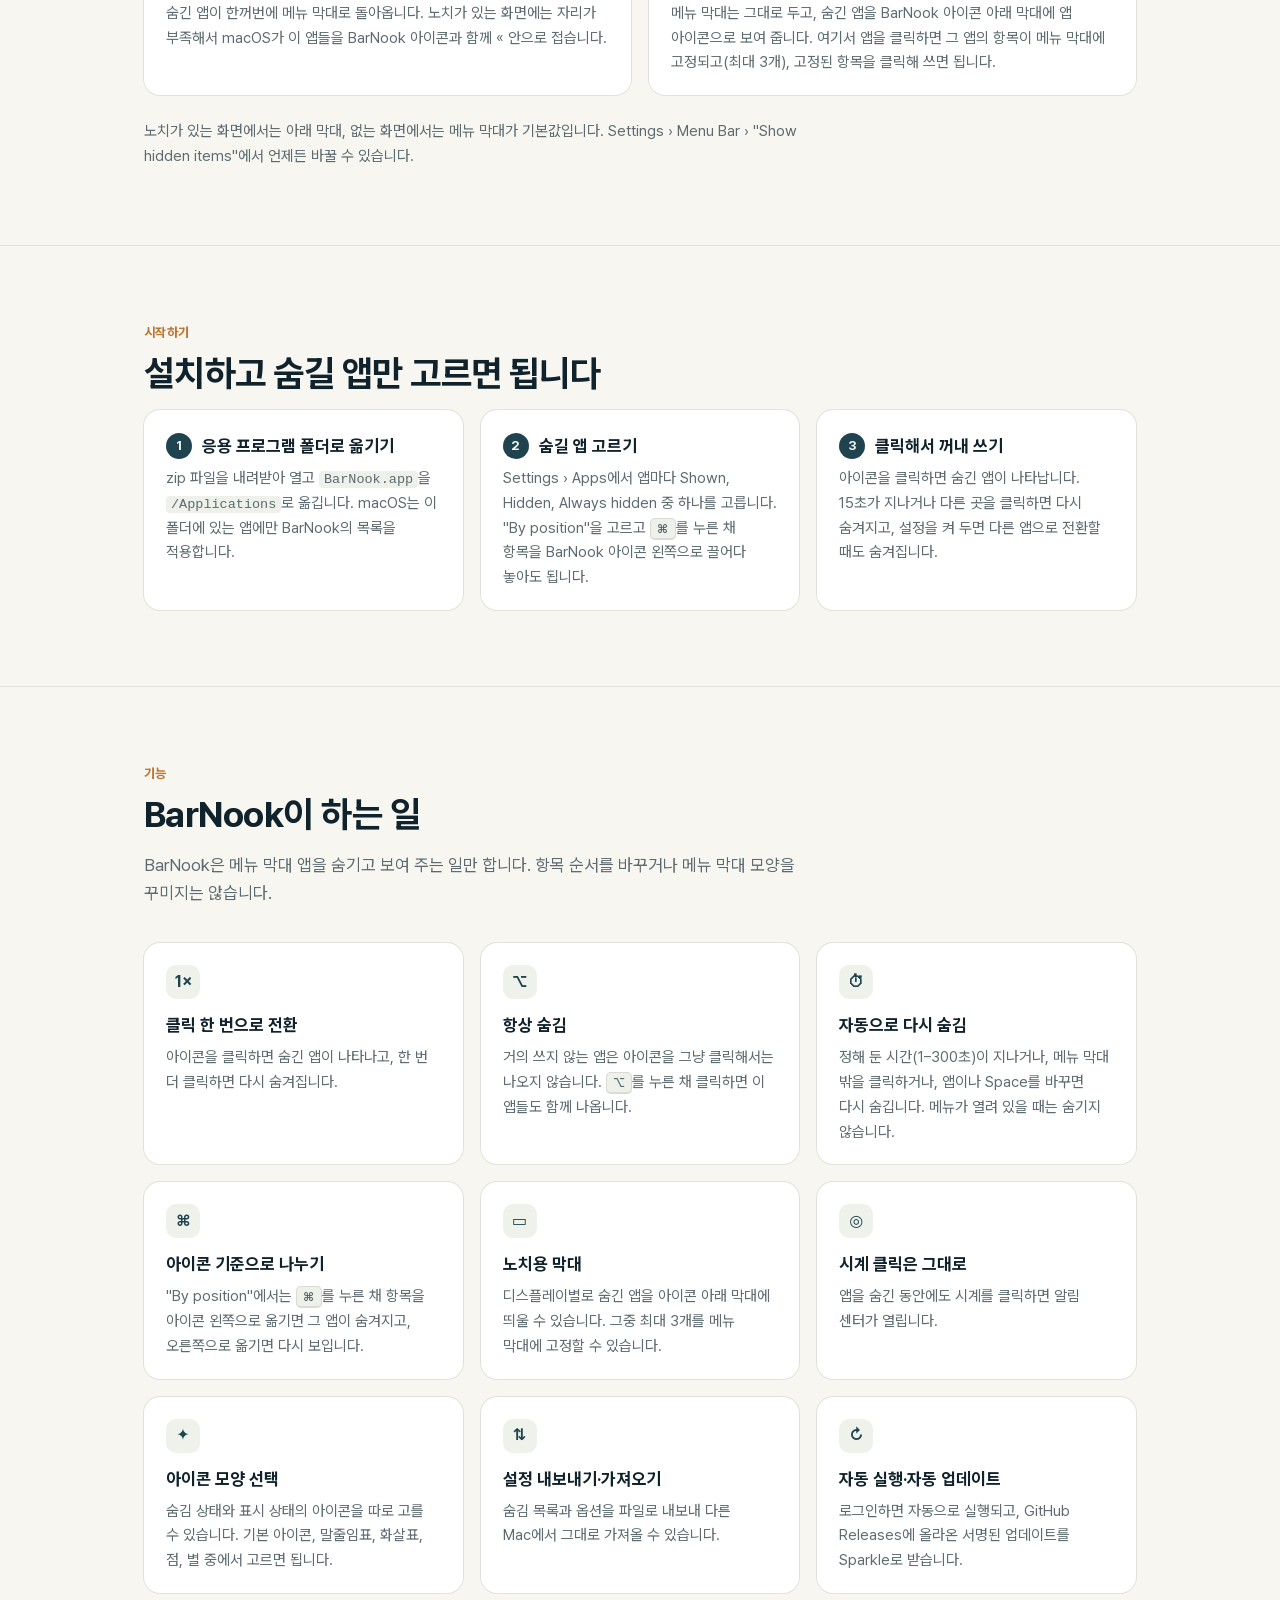
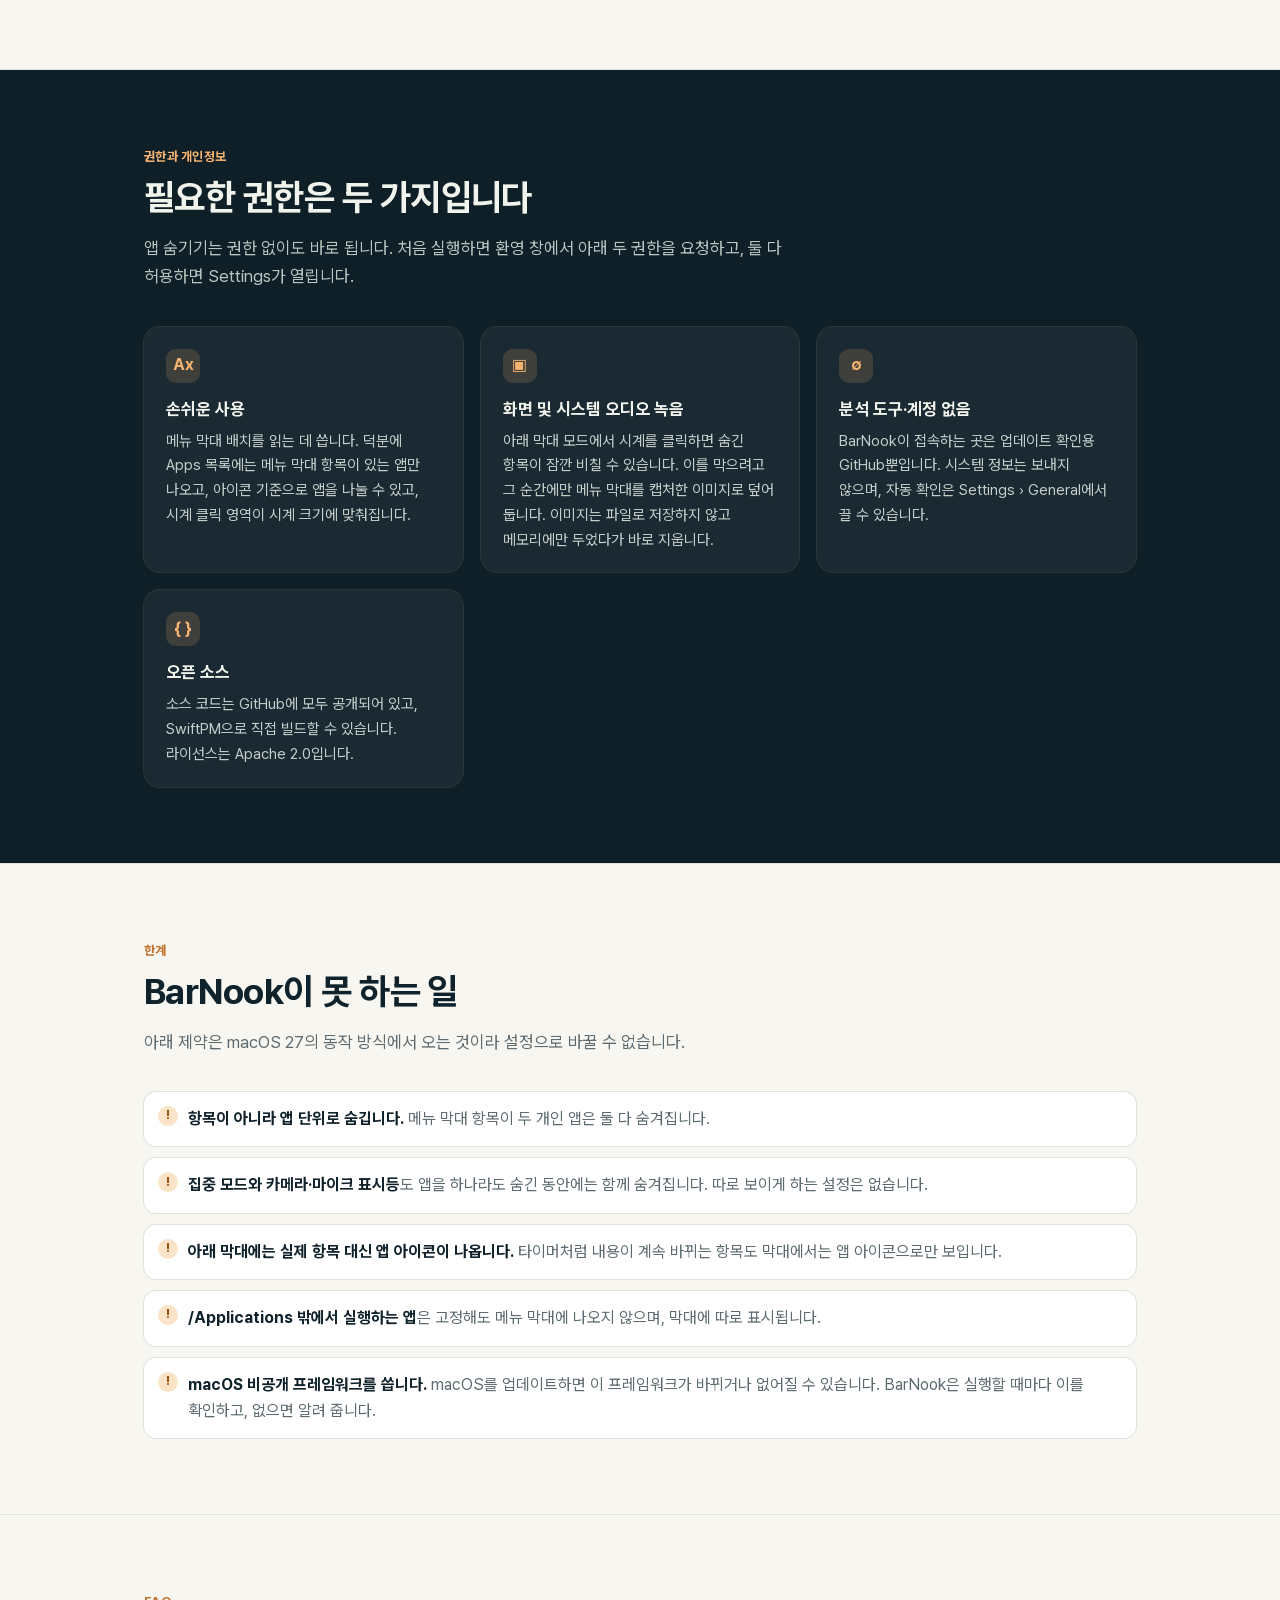
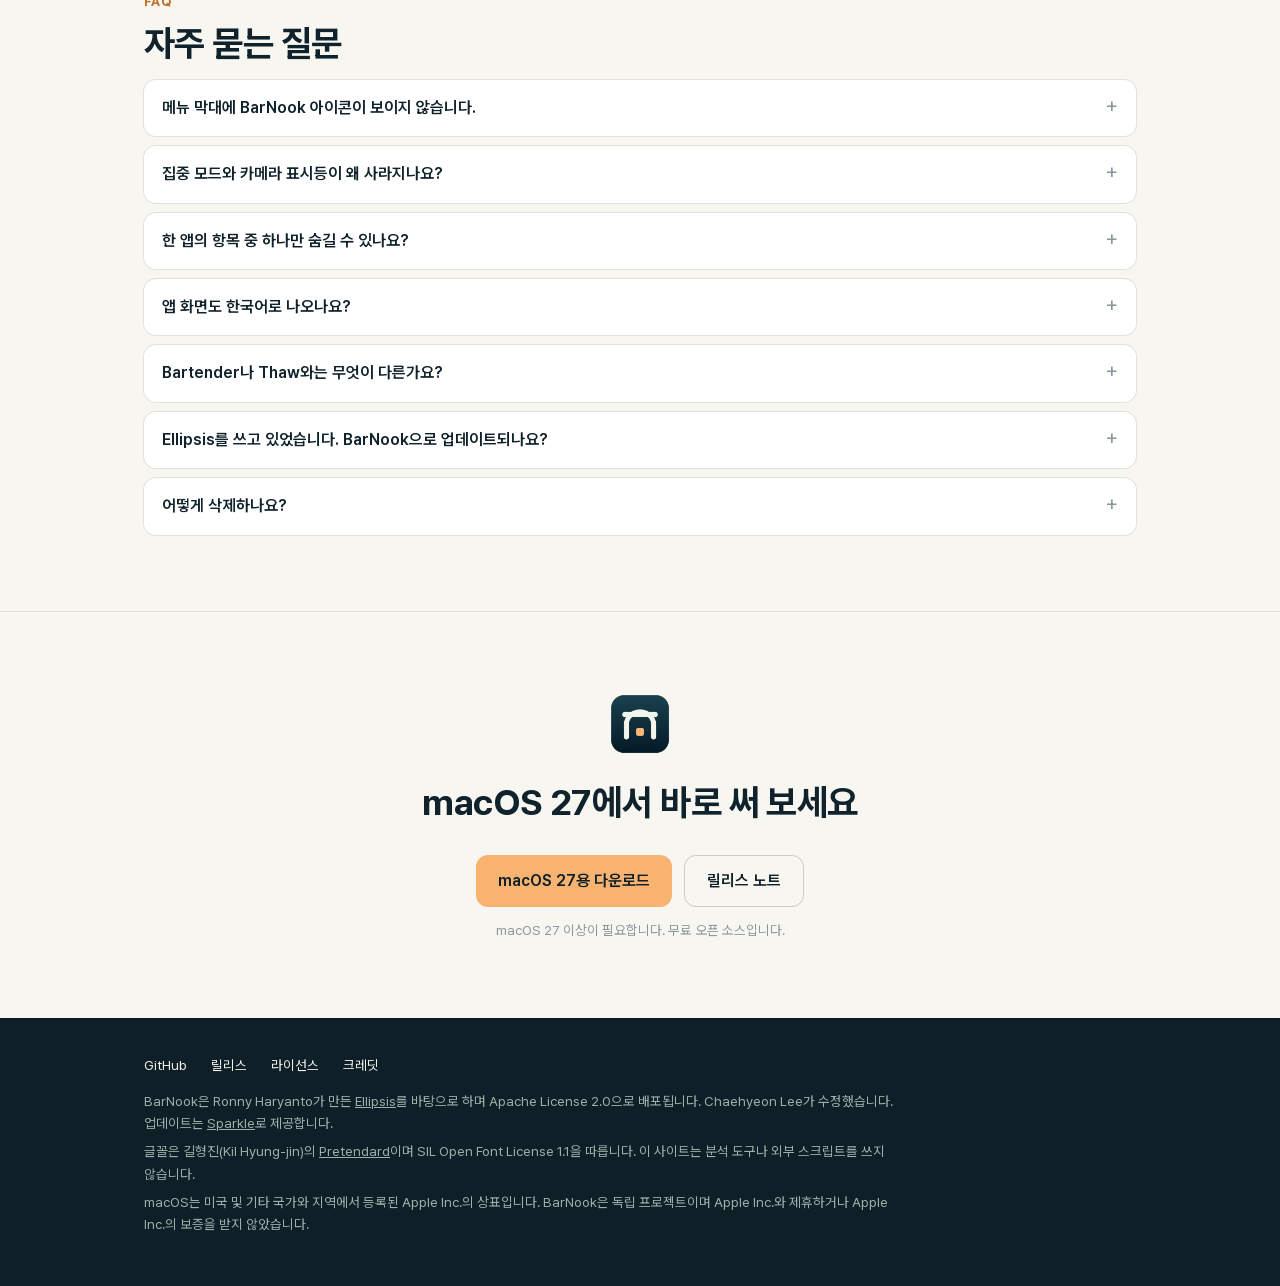
==== commit a7c049c1: "fix(site): tidy a Korean FAQ question Split the run-on question into a statement and a question.  Te" ====
--- a/site/ko/index.html
+++ b/site/ko/index.html
@@ -17,6 +17,10 @@
 <meta property="og:url" content="https://chlee1001.github.io/barnook/ko/">
 <meta property="og:locale" content="ko_KR">
 <meta property="og:locale:alternate" content="en_US">
+<meta property="og:image" content="https://chlee1001.github.io/barnook/assets/og/og-ko.png">
+<meta property="og:image:width" content="1200">
+<meta property="og:image:height" content="630">
+<meta property="og:image:alt" content="BarNook: 안 쓰는 메뉴 막대 앱은 숨겨 두세요">
 <meta name="twitter:card" content="summary_large_image">
 <meta name="theme-color" content="#0f1f27">
 <link rel="icon" type="image/png" href="../assets/favicon-64.png">
@@ -213,7 +217,7 @@
       <p>BarNook은 앱을 숨기고 보여 주는 기능과 노치용 막대만 있습니다. 항목 재배치, 검색, 메뉴 막대 꾸미기는 지원하지 않습니다. 이런 기능이 필요하면 Bartender나 Thaw가 더 맞습니다.</p>
     </details>
     <details>
-      <summary>Ellipsis를 쓰고 있었는데, BarNook으로 업데이트되나요?</summary>
+      <summary>Ellipsis를 쓰고 있었습니다. BarNook으로 업데이트되나요?</summary>
       <p>아니요. BarNook은 서명과 업데이트 키가 다른 별도 앱입니다. 새로 설치한 뒤 숨길 앱을 다시 설정해 주세요.</p>
     </details>
     <details>
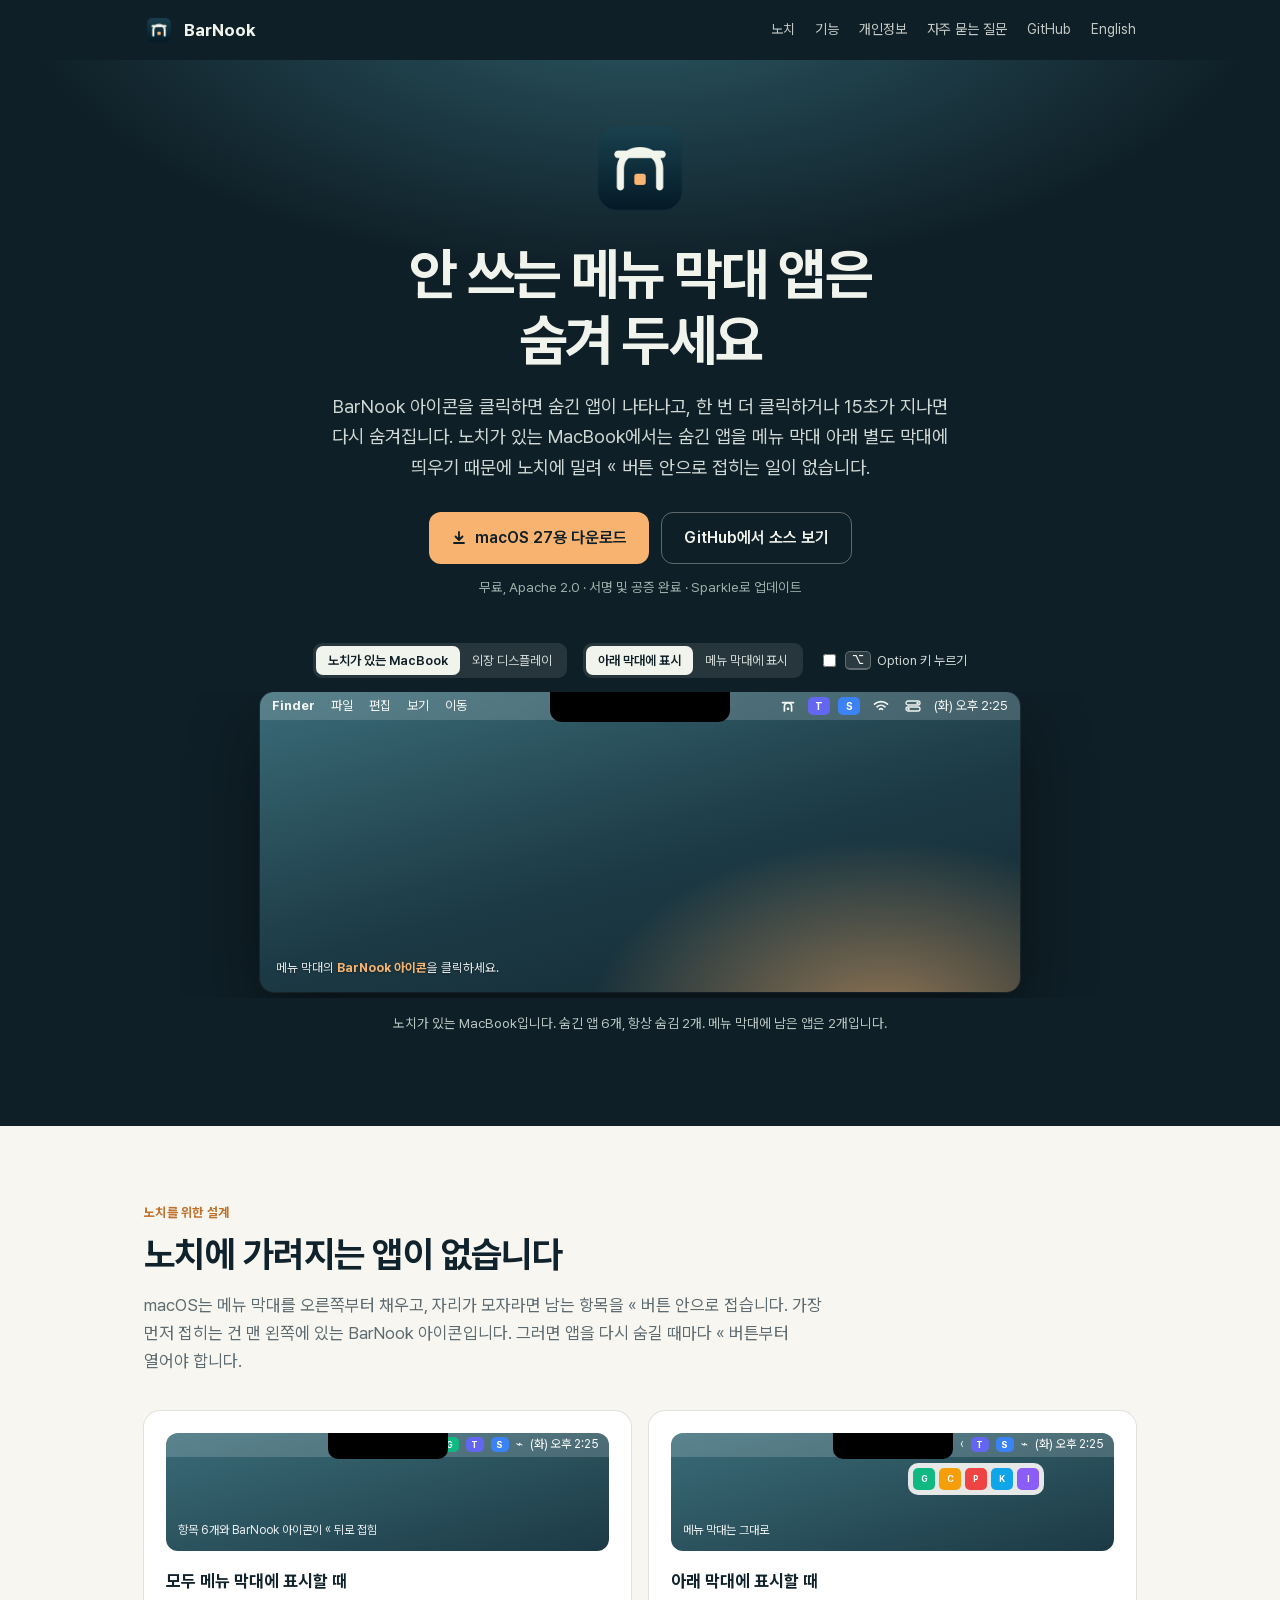
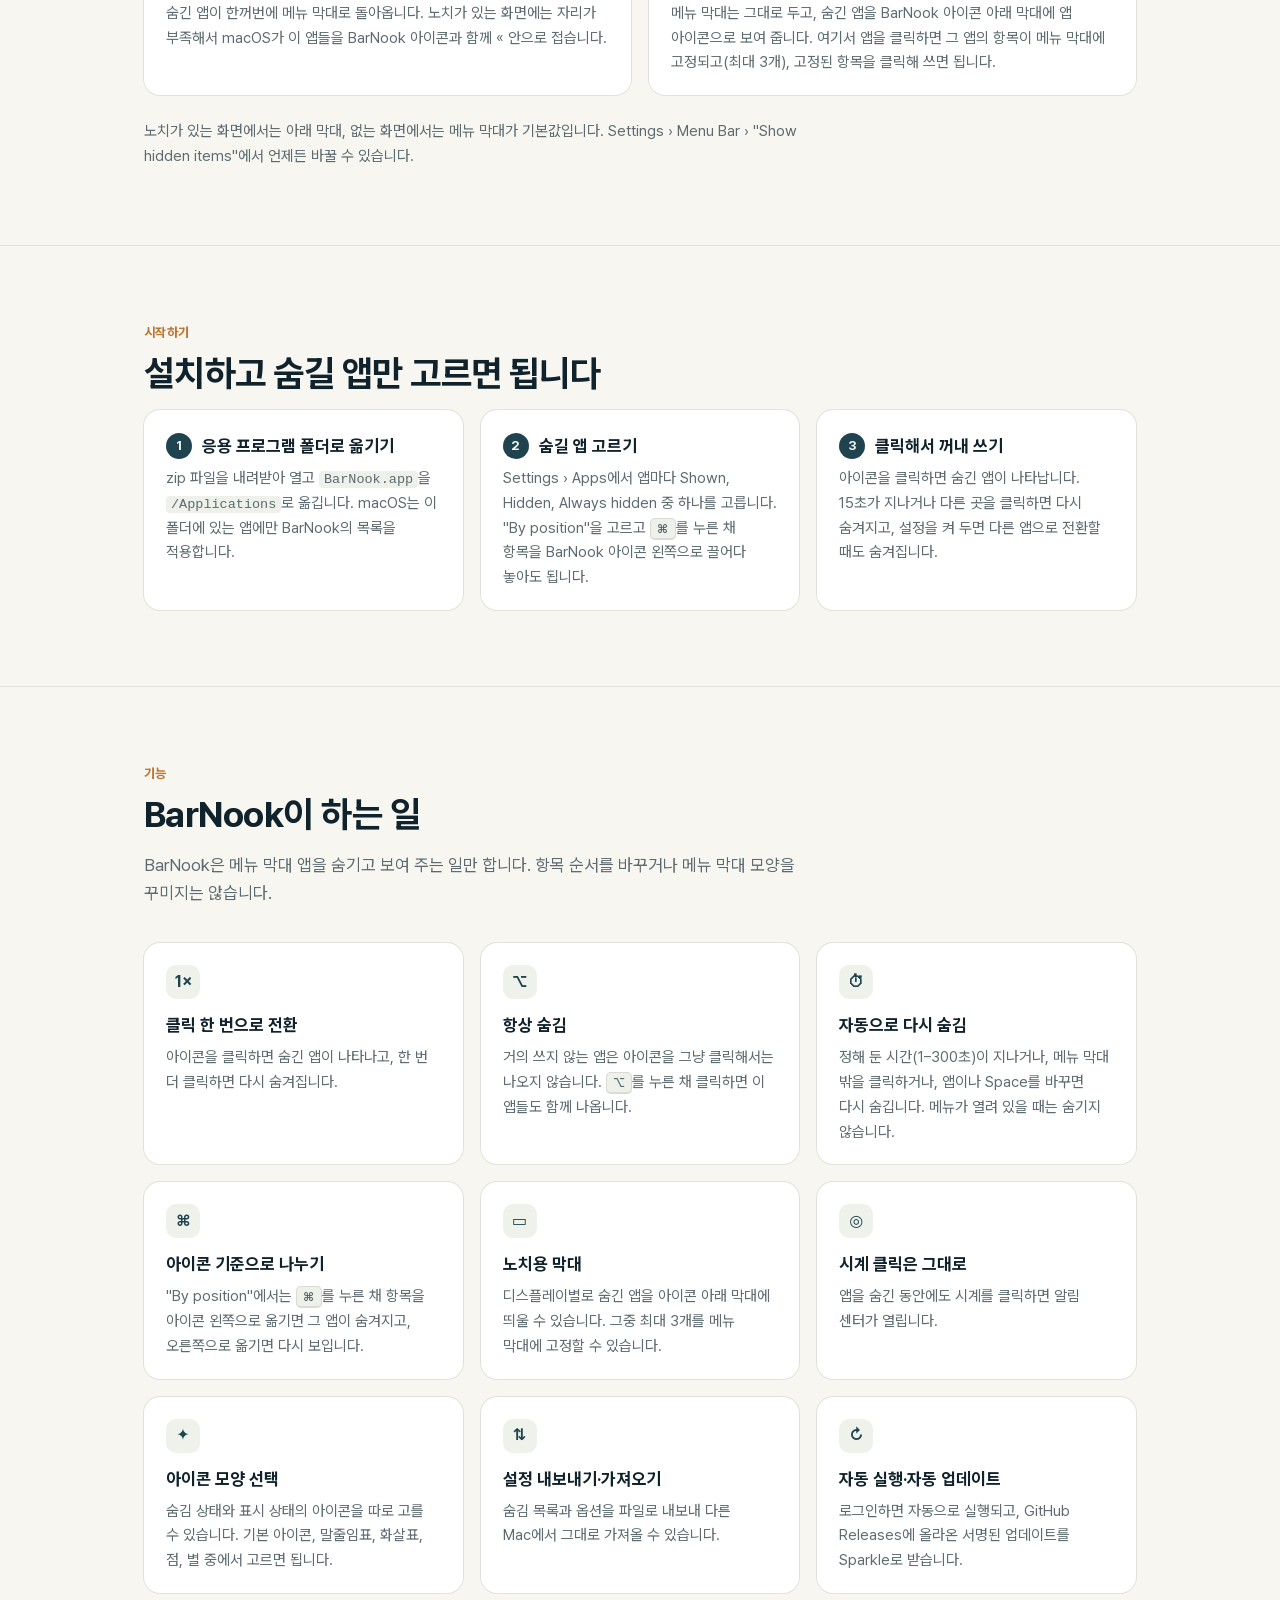
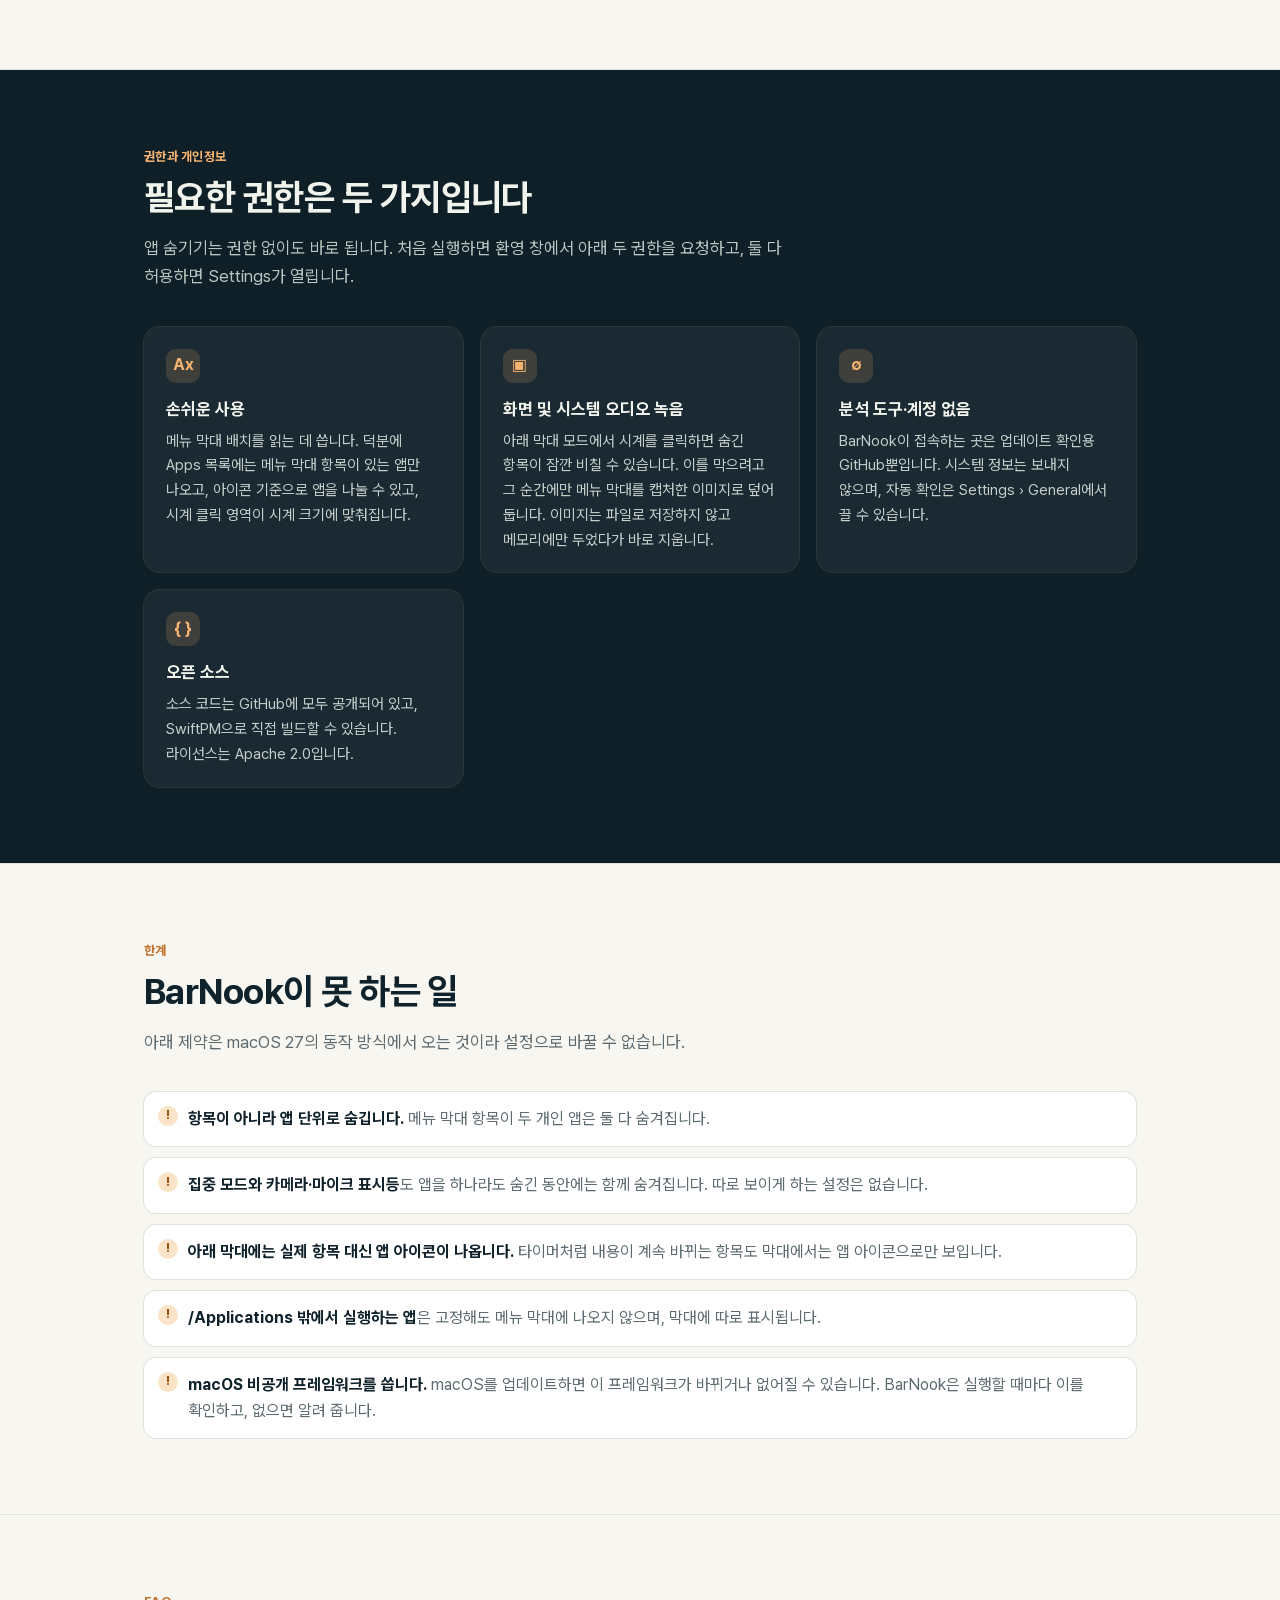
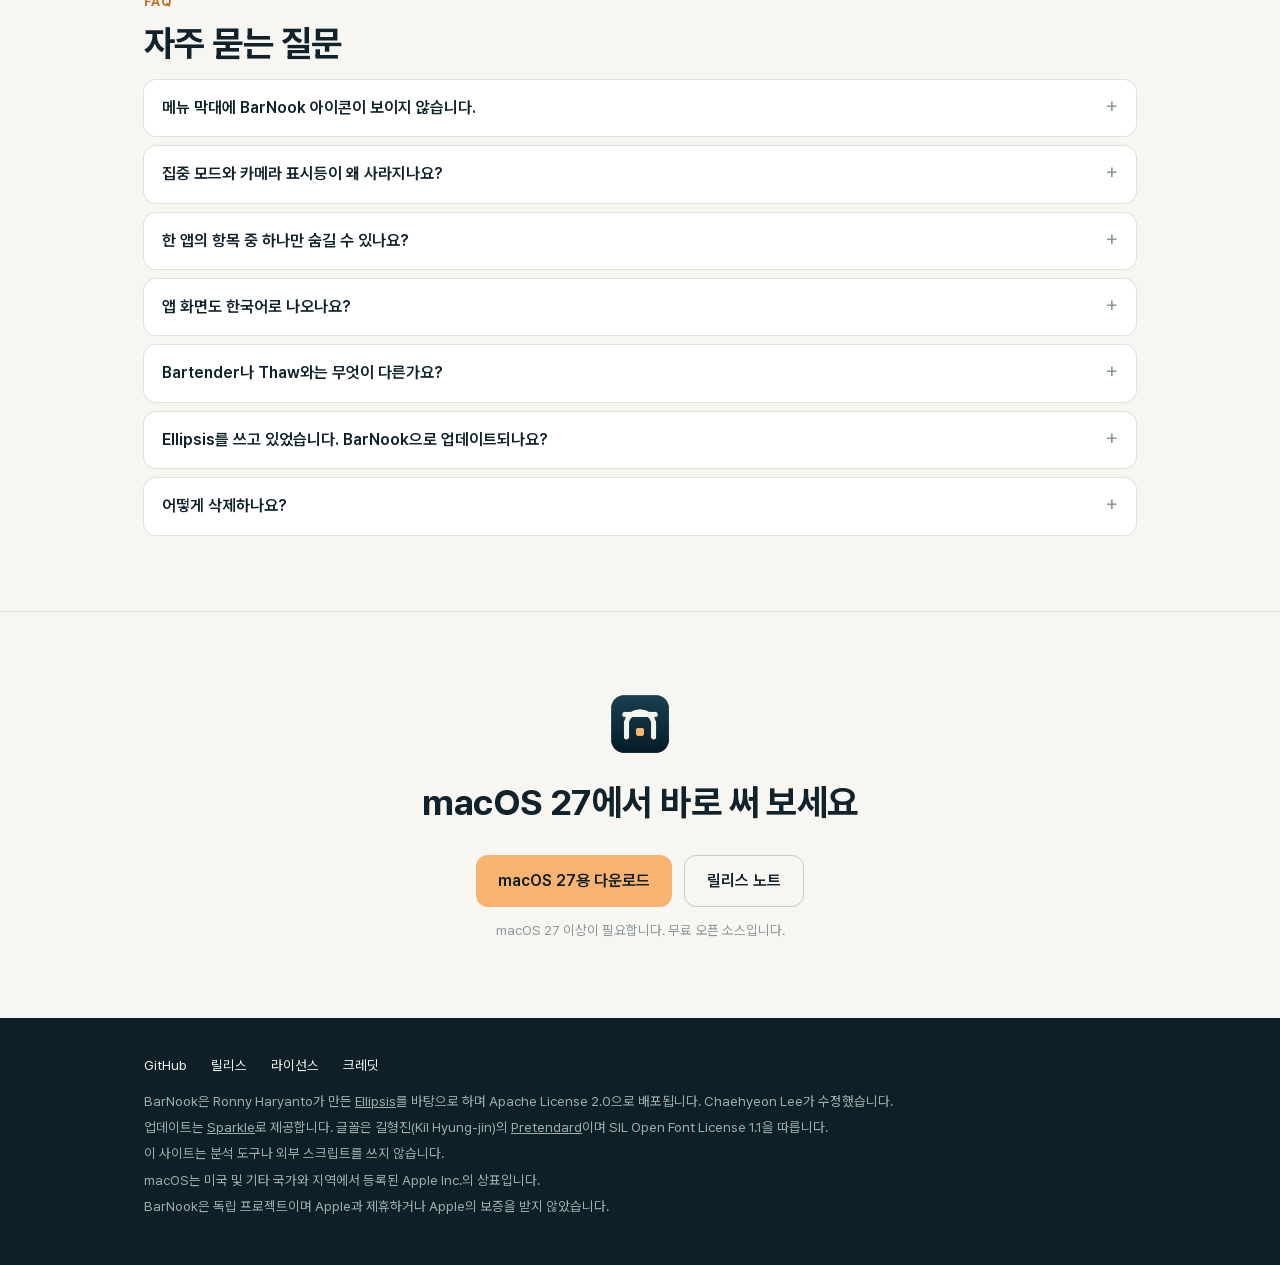
==== commit 2397e214: "fix(site): one footer line per notice and room under FAQ answers The footer packed several notices i" ====
--- a/site/ko/index.html
+++ b/site/ko/index.html
@@ -247,9 +247,11 @@
       <a href="https://github.com/chlee1001/barnook/blob/main/LICENSE">라이선스</a>
       <a href="https://github.com/chlee1001/barnook/blob/main/CREDITS.md">크레딧</a>
     </div>
-    <p>BarNook은 Ronny Haryanto가 만든 <a href="https://github.com/ronny/ellipsis">Ellipsis</a>를 바탕으로 하며 Apache License 2.0으로 배포됩니다. Chaehyeon Lee가 수정했습니다. 업데이트는 <a href="https://sparkle-project.org">Sparkle</a>로 제공합니다.</p>
-    <p>글꼴은 길형진(Kil Hyung-jin)의 <a href="../assets/fonts/LICENSE.txt">Pretendard</a>이며 SIL Open Font License 1.1을 따릅니다. 이 사이트는 분석 도구나 외부 스크립트를 쓰지 않습니다.</p>
-    <p>macOS는 미국 및 기타 국가와 지역에서 등록된 Apple Inc.의 상표입니다. BarNook은 독립 프로젝트이며 Apple Inc.와 제휴하거나 Apple Inc.의 보증을 받지 않았습니다.</p>
+    <p>BarNook은 Ronny Haryanto가 만든 <a href="https://github.com/ronny/ellipsis">Ellipsis</a>를 바탕으로 하며 Apache License 2.0으로 배포됩니다. Chaehyeon&nbsp;Lee가 수정했습니다.</p>
+    <p>업데이트는 <a href="https://sparkle-project.org">Sparkle</a>로 제공합니다. 글꼴은 길형진(Kil&nbsp;Hyung-jin)의 <a href="../assets/fonts/LICENSE.txt">Pretendard</a>이며 SIL Open Font License 1.1을 따릅니다.</p>
+    <p>이 사이트는 분석 도구나 외부 스크립트를 쓰지 않습니다.</p>
+    <p>macOS는 미국 및 기타 국가와 지역에서 등록된 Apple&nbsp;Inc.&#8288;의 상표입니다.</p>
+    <p>BarNook은 독립 프로젝트이며 Apple과 제휴하거나 Apple의 보증을 받지 않았습니다.</p>
   </div>
 </footer>
 
--- a/site/assets/site.css
+++ b/site/assets/site.css
@@ -148,7 +148,9 @@
 summary::-webkit-details-marker { display: none; }
 summary::after { content: "+"; color: var(--soft); font-weight: 400; font-size: 20px; line-height: 1; }
 details[open] summary::after { content: "–"; }
-details p { margin: 0 0 16px; color: var(--muted); }
+details[open] summary { padding-bottom: 8px; }
+/* Padding, not margin: a margin would collapse out of the card and leave the answer touching its edge. */
+details p { margin: 0; padding-bottom: 18px; color: var(--muted); }
 
 /* Final CTA & footer */
 .final { text-align: center; }
@@ -158,7 +160,7 @@
 footer { background: var(--deep); color: #9fb0ab; font-size: 13.5px; padding: 36px 0 44px; }
 footer .row { display: flex; flex-wrap: wrap; gap: 10px 24px; margin-bottom: 14px; }
 footer .row a { color: var(--cream); text-decoration: none; }
-footer p { margin: 6px 0; max-width: 760px; }
+footer p { margin: 4px 0; text-wrap: pretty; }
 
 /* Without JS the demo can't respond, so only its caption stays. */
 .no-js .demo-controls, .no-js .stage-scroll { display: none; }
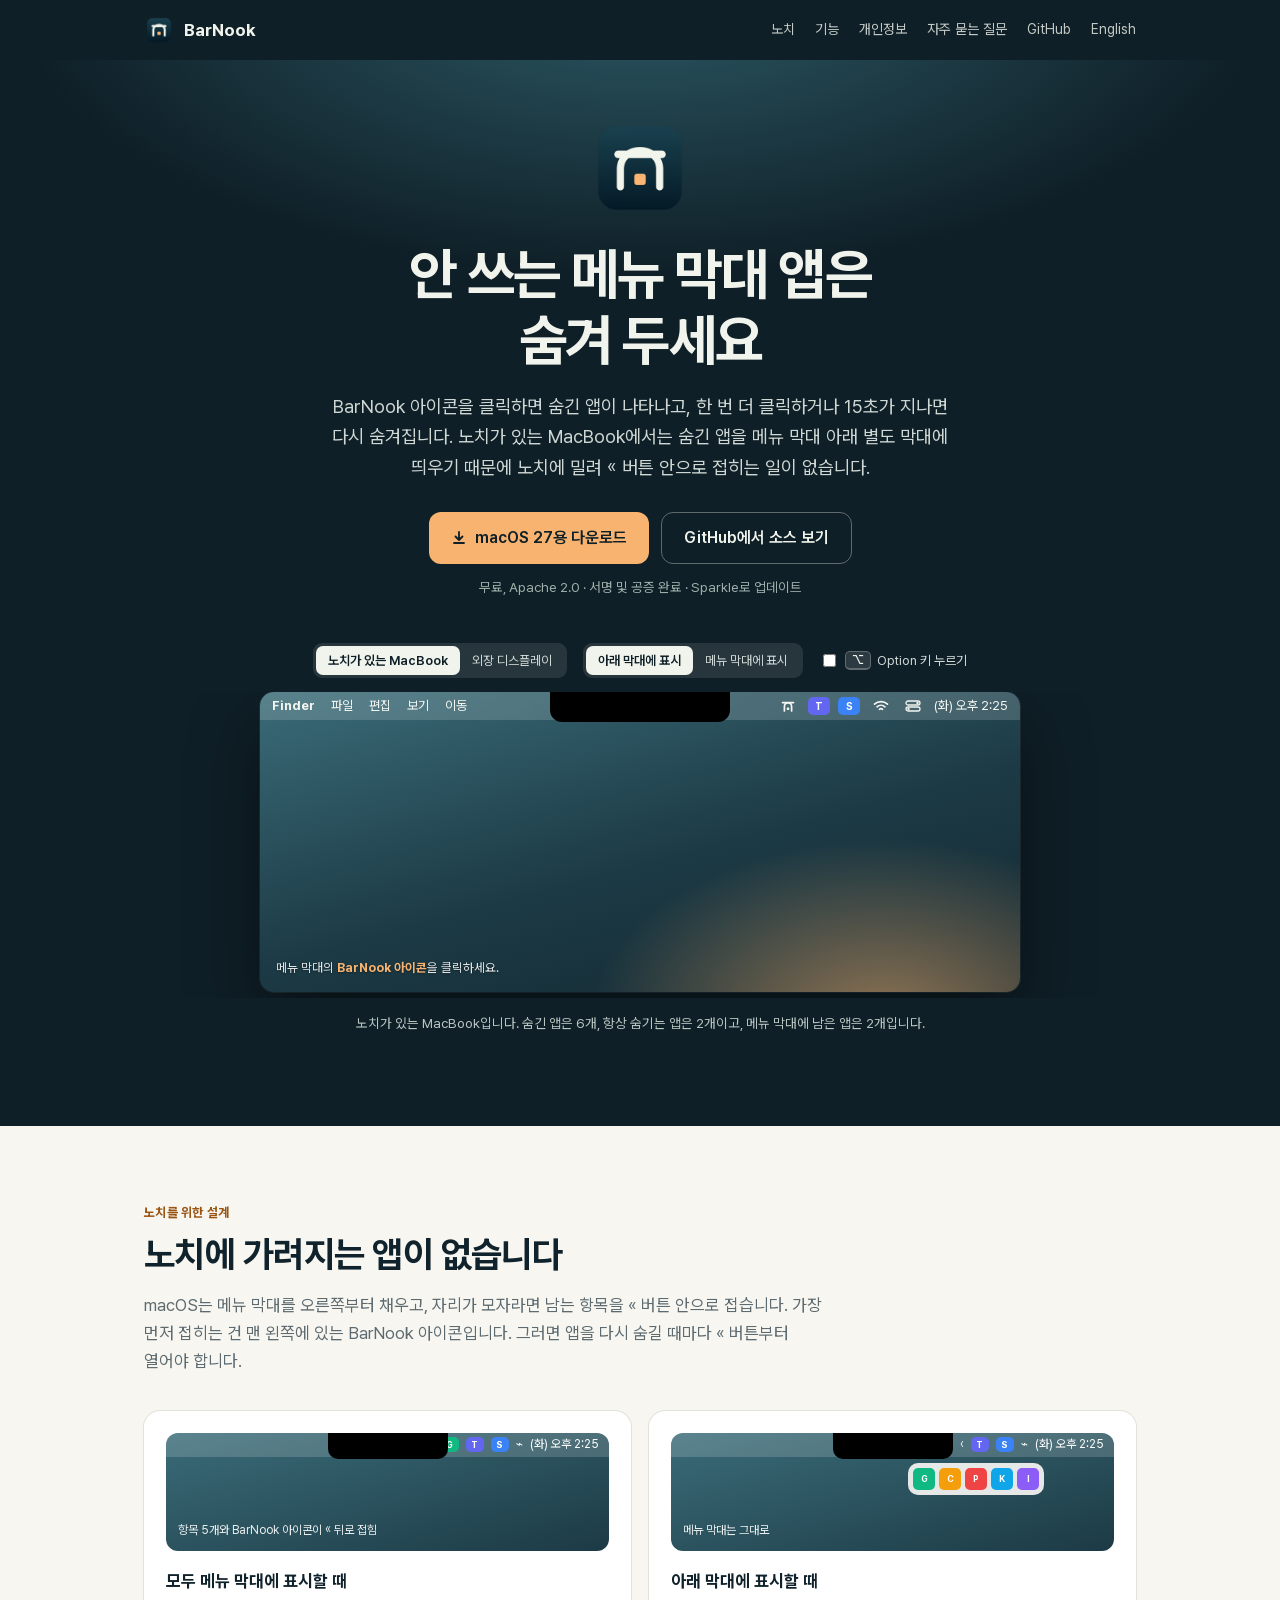
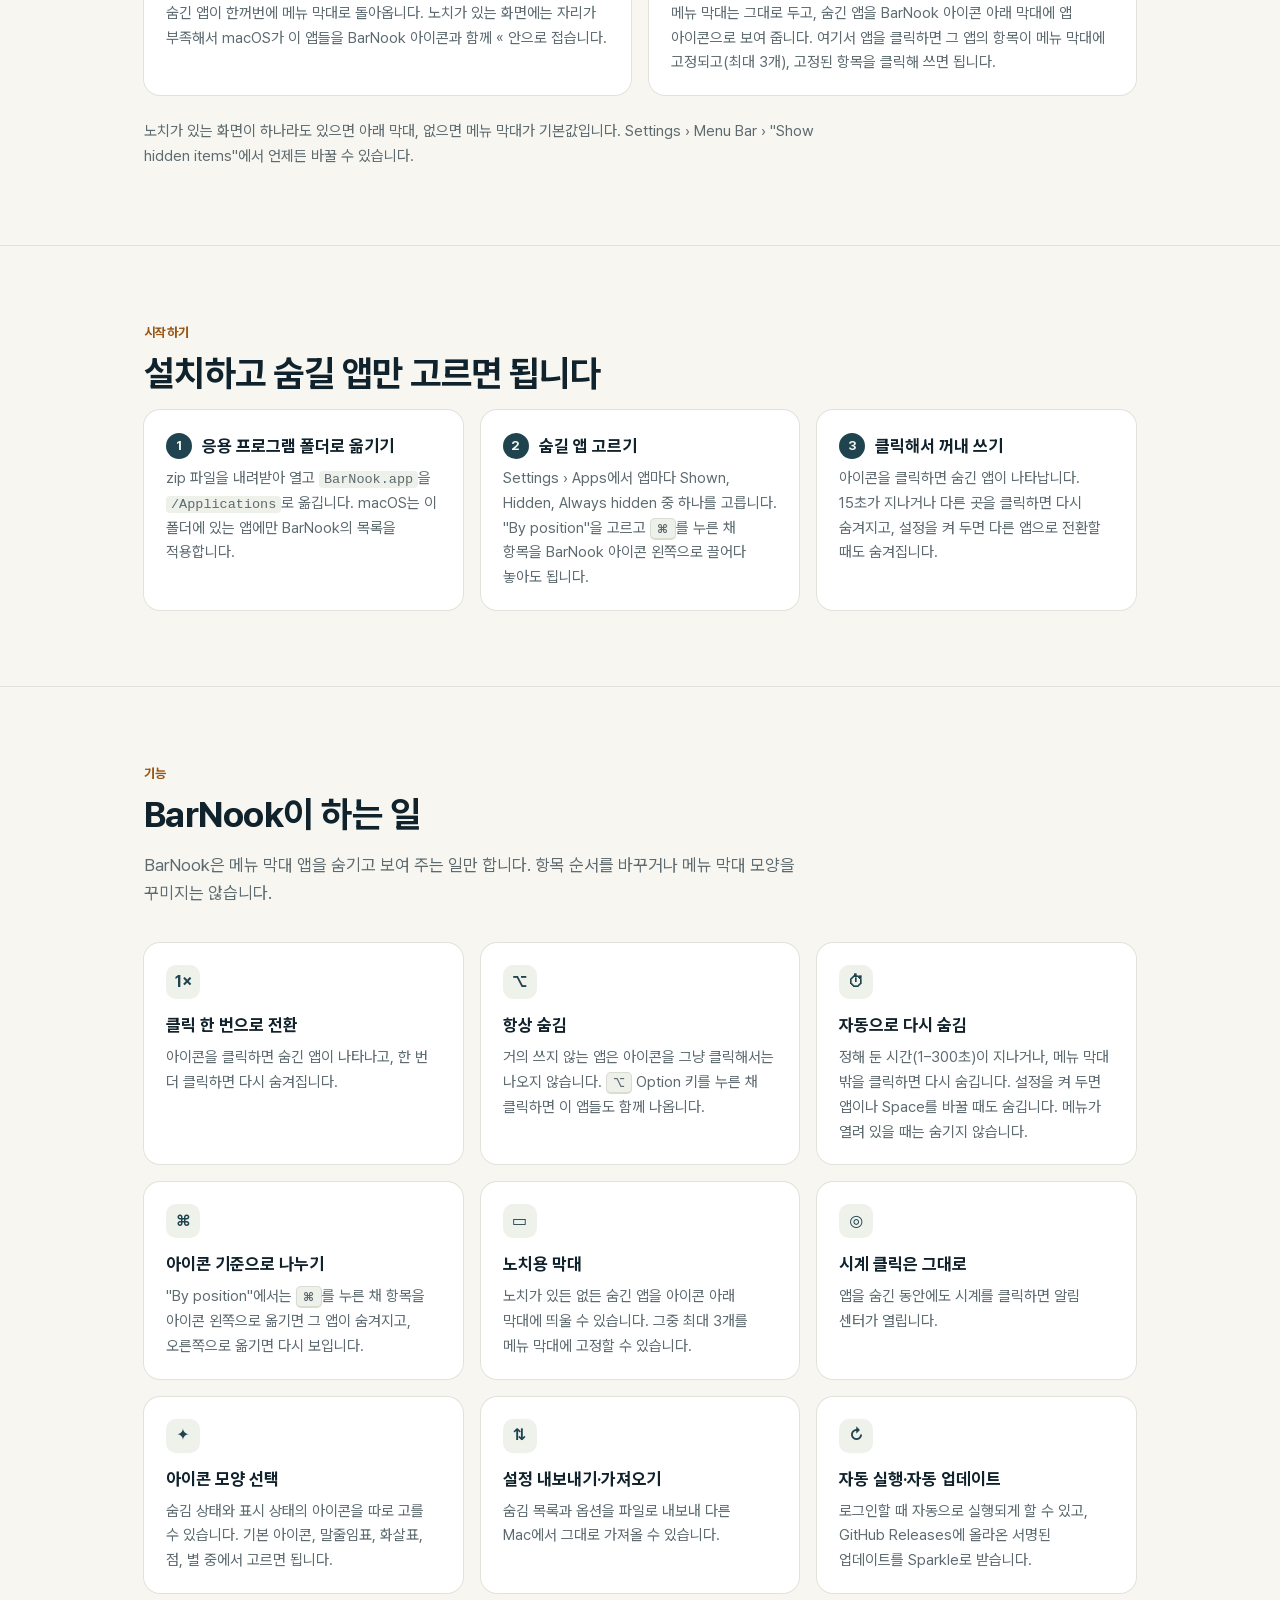
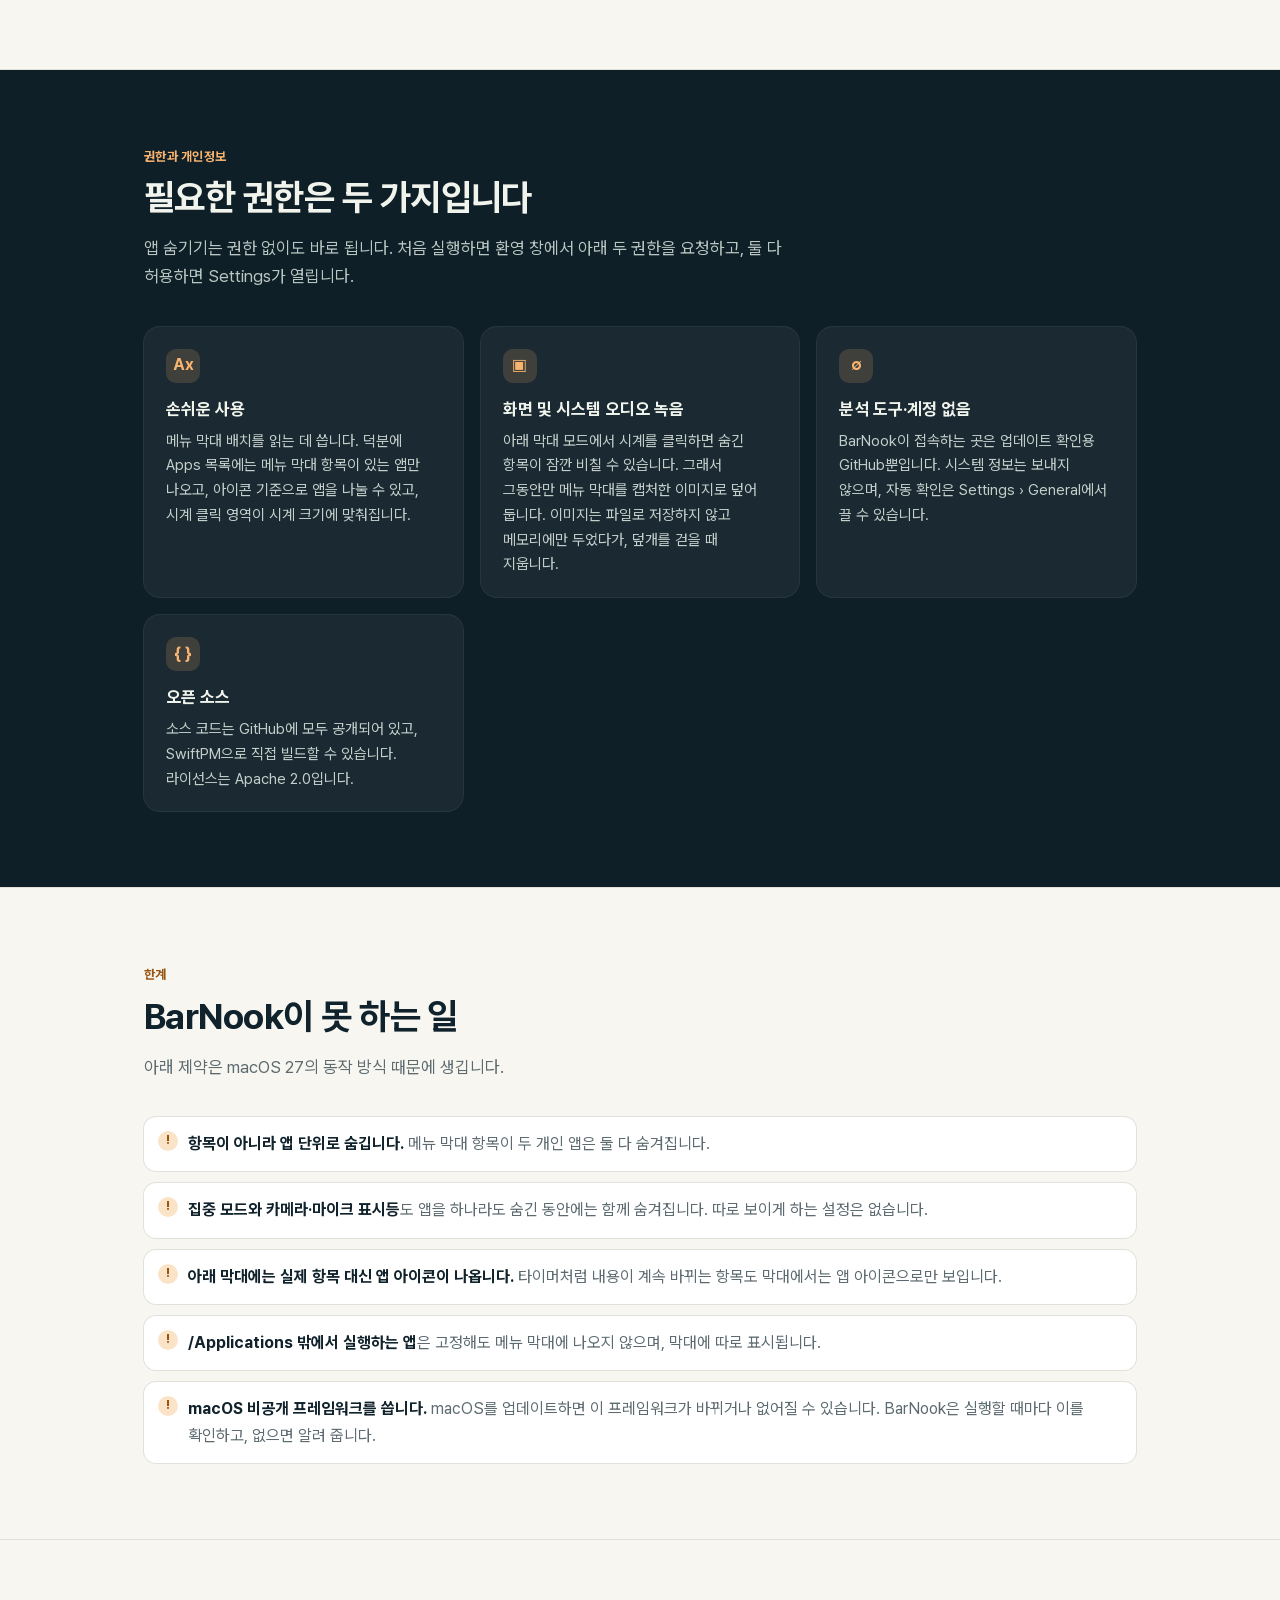
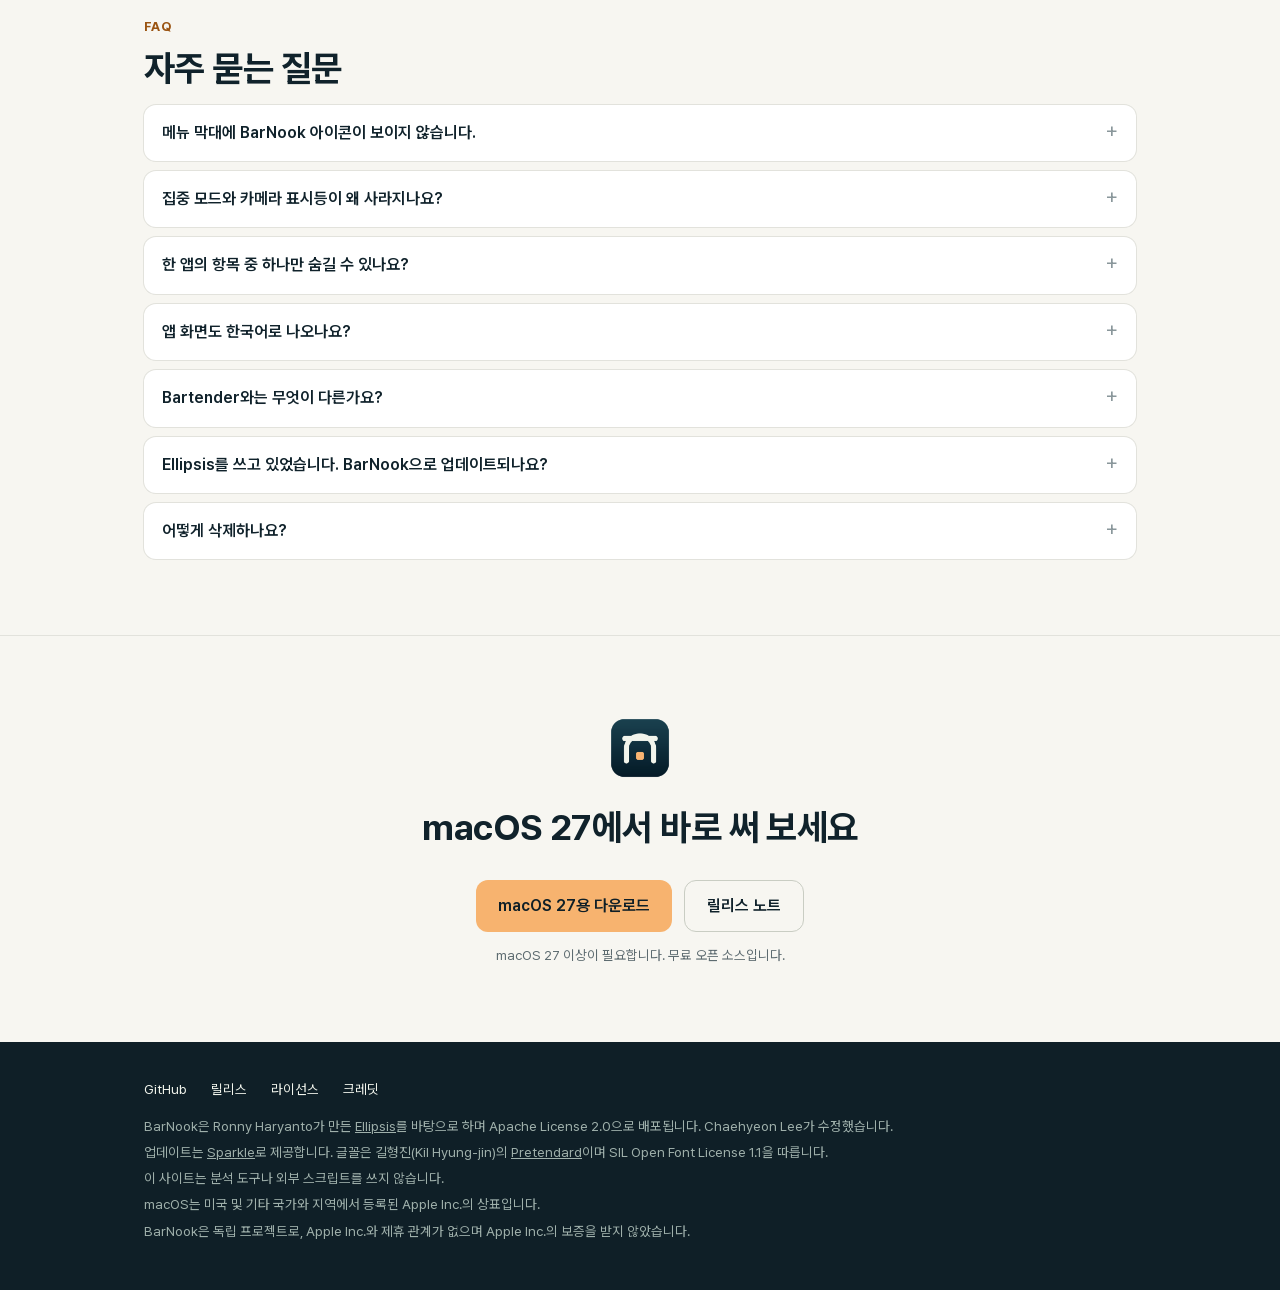
==== commit f939fa92: "fix(site): keyboard access to the demo and claims that match the app The closed bar panel was only f" ====
--- a/site/ko/index.html
+++ b/site/ko/index.html
@@ -13,7 +13,7 @@
 <meta property="og:type" content="website">
 <meta property="og:site_name" content="BarNook">
 <meta property="og:title" content="BarNook — macOS 27 메뉴 막대 앱 숨기기">
-<meta property="og:description" content="안 쓰는 메뉴 막대 앱은 숨겨 두고, 필요할 때 아이콘을 클릭해 꺼내 쓰세요. 노치가 있는 MacBook에서도 앱이 가려지지 않습니다. 무료 오픈 소스입니다.">
+<meta property="og:description" content="안 쓰는 메뉴 막대 앱은 숨겨 두고, 필요할 때 아이콘을 클릭해 꺼내 쓰세요. 노치가 있는 MacBook을 위해 만들었습니다. 무료 오픈 소스입니다.">
 <meta property="og:url" content="https://chlee1001.github.io/barnook/ko/">
 <meta property="og:locale" content="ko_KR">
 <meta property="og:locale:alternate" content="en_US">
@@ -88,7 +88,7 @@
           <div class="desk-hint" id="deskHint">메뉴 막대의 <b>BarNook 아이콘</b>을 클릭하세요.</div>
         </div>
       </div>
-      <p class="demo-caption" id="caption" aria-live="polite">노치가 있는 MacBook입니다. 숨긴 앱 6개, 항상 숨김 2개. 메뉴 막대에 남은 앱은 2개입니다.</p>
+      <p class="demo-caption" id="caption" aria-live="polite">노치가 있는 MacBook입니다. 숨긴 앱은 6개, 항상 숨기는 앱은 2개이고, 메뉴 막대에 남은 앱은 2개입니다.</p>
     </div>
   </div>
 </div>
@@ -103,7 +103,7 @@
         <div class="mini">
           <div class="bar"><span class="more">«</span><span class="it" style="background:#10b981">G</span><span class="it" style="background:#6366f1">T</span><span class="it" style="background:#3b82f6">S</span><span>⌁</span><span>(화) 오후 2:25</span></div>
           <div class="n"></div>
-          <div class="tag bad">항목 6개와 BarNook 아이콘이 « 뒤로 접힘</div>
+          <div class="tag bad">항목 5개와 BarNook 아이콘이 « 뒤로 접힘</div>
         </div>
         <h3>모두 메뉴 막대에 표시할 때</h3>
         <p>숨긴 앱이 한꺼번에 메뉴 막대로 돌아옵니다. 노치가 있는 화면에는 자리가 부족해서 macOS가 이 앱들을 BarNook 아이콘과 함께 « 안으로 접습니다.</p>
@@ -119,7 +119,7 @@
         <p>메뉴 막대는 그대로 두고, 숨긴 앱을 BarNook 아이콘 아래 막대에 앱 아이콘으로 보여 줍니다. 여기서 앱을 클릭하면 그 앱의 항목이 메뉴 막대에 고정되고(최대 3개), 고정된 항목을 클릭해 쓰면 됩니다.</p>
       </div>
     </div>
-    <p class="intro note">노치가 있는 화면에서는 아래 막대, 없는 화면에서는 메뉴 막대가 기본값입니다. Settings › Menu Bar › "Show hidden items"에서 언제든 바꿀 수 있습니다.</p>
+    <p class="intro note">노치가 있는 화면이 하나라도 있으면 아래 막대, 없으면 메뉴 막대가 기본값입니다. Settings › Menu Bar › "Show hidden items"에서 언제든 바꿀 수 있습니다.</p>
   </div>
 </section>
 
@@ -151,14 +151,14 @@
     <p class="intro">BarNook은 메뉴 막대 앱을 숨기고 보여 주는 일만 합니다. 항목 순서를 바꾸거나 메뉴 막대 모양을 꾸미지는 않습니다.</p>
     <div class="grid g3">
       <div class="card"><div class="k" aria-hidden="true">1×</div><h3>클릭 한 번으로 전환</h3><p>아이콘을 클릭하면 숨긴 앱이 나타나고, 한 번 더 클릭하면 다시 숨겨집니다.</p></div>
-      <div class="card"><div class="k" aria-hidden="true">⌥</div><h3>항상 숨김</h3><p>거의 쓰지 않는 앱은 아이콘을 그냥 클릭해서는 나오지 않습니다. <kbd>⌥</kbd>를 누른 채 클릭하면 이 앱들도 함께 나옵니다.</p></div>
-      <div class="card"><div class="k" aria-hidden="true">⏱</div><h3>자동으로 다시 숨김</h3><p>정해 둔 시간(1–300초)이 지나거나, 메뉴 막대 밖을 클릭하거나, 앱이나 Space를 바꾸면 다시 숨깁니다. 메뉴가 열려 있을 때는 숨기지 않습니다.</p></div>
+      <div class="card"><div class="k" aria-hidden="true">⌥</div><h3>항상 숨김</h3><p>거의 쓰지 않는 앱은 아이콘을 그냥 클릭해서는 나오지 않습니다. <kbd>⌥</kbd> Option 키를 누른 채 클릭하면 이 앱들도 함께 나옵니다.</p></div>
+      <div class="card"><div class="k" aria-hidden="true">⏱</div><h3>자동으로 다시 숨김</h3><p>정해 둔 시간(1–300초)이 지나거나, 메뉴 막대 밖을 클릭하면 다시 숨깁니다. 설정을 켜 두면 앱이나 Space를 바꿀 때도 숨깁니다. 메뉴가 열려 있을 때는 숨기지 않습니다.</p></div>
       <div class="card"><div class="k" aria-hidden="true">⌘</div><h3>아이콘 기준으로 나누기</h3><p>"By position"에서는 <kbd>⌘</kbd>를 누른 채 항목을 아이콘 왼쪽으로 옮기면 그 앱이 숨겨지고, 오른쪽으로 옮기면 다시 보입니다.</p></div>
-      <div class="card"><div class="k" aria-hidden="true">▭</div><h3>노치용 막대</h3><p>디스플레이별로 숨긴 앱을 아이콘 아래 막대에 띄울 수 있습니다. 그중 최대 3개를 메뉴 막대에 고정할 수 있습니다.</p></div>
+      <div class="card"><div class="k" aria-hidden="true">▭</div><h3>노치용 막대</h3><p>노치가 있든 없든 숨긴 앱을 아이콘 아래 막대에 띄울 수 있습니다. 그중 최대 3개를 메뉴 막대에 고정할 수 있습니다.</p></div>
       <div class="card"><div class="k" aria-hidden="true">◎</div><h3>시계 클릭은 그대로</h3><p>앱을 숨긴 동안에도 시계를 클릭하면 알림 센터가 열립니다.</p></div>
       <div class="card"><div class="k" aria-hidden="true">✦</div><h3>아이콘 모양 선택</h3><p>숨김 상태와 표시 상태의 아이콘을 따로 고를 수 있습니다. 기본 아이콘, 말줄임표, 화살표, 점, 별 중에서 고르면 됩니다.</p></div>
       <div class="card"><div class="k" aria-hidden="true">⇅</div><h3>설정 내보내기·가져오기</h3><p>숨김 목록과 옵션을 파일로 내보내 다른 Mac에서 그대로 가져올 수 있습니다.</p></div>
-      <div class="card"><div class="k" aria-hidden="true">↻</div><h3>자동 실행·자동 업데이트</h3><p>로그인하면 자동으로 실행되고, GitHub Releases에 올라온 서명된 업데이트를 Sparkle로 받습니다.</p></div>
+      <div class="card"><div class="k" aria-hidden="true">↻</div><h3>자동 실행·자동 업데이트</h3><p>로그인할 때 자동으로 실행되게 할 수 있고, GitHub Releases에 올라온 서명된 업데이트를 Sparkle로 받습니다.</p></div>
     </div>
   </div>
 </section>
@@ -170,7 +170,7 @@
     <p class="intro">앱 숨기기는 권한 없이도 바로 됩니다. 처음 실행하면 환영 창에서 아래 두 권한을 요청하고, 둘 다 허용하면 Settings가 열립니다.</p>
     <div class="grid g2">
       <div class="card"><div class="k" aria-hidden="true">Ax</div><h3>손쉬운 사용</h3><p>메뉴 막대 배치를 읽는 데 씁니다. 덕분에 Apps 목록에는 메뉴 막대 항목이 있는 앱만 나오고, 아이콘 기준으로 앱을 나눌 수 있고, 시계 클릭 영역이 시계 크기에 맞춰집니다.</p></div>
-      <div class="card"><div class="k" aria-hidden="true">▣</div><h3>화면 및 시스템 오디오 녹음</h3><p>아래 막대 모드에서 시계를 클릭하면 숨긴 항목이 잠깐 비칠 수 있습니다. 이를 막으려고 그 순간에만 메뉴 막대를 캡처한 이미지로 덮어 둡니다. 이미지는 파일로 저장하지 않고 메모리에만 두었다가 바로 지웁니다.</p></div>
+      <div class="card"><div class="k" aria-hidden="true">▣</div><h3>화면 및 시스템 오디오 녹음</h3><p>아래 막대 모드에서 시계를 클릭하면 숨긴 항목이 잠깐 비칠 수 있습니다. 그래서 그동안만 메뉴 막대를 캡처한 이미지로 덮어 둡니다. 이미지는 파일로 저장하지 않고 메모리에만 두었다가, 덮개를 걷을 때 지웁니다.</p></div>
       <div class="card"><div class="k" aria-hidden="true">∅</div><h3>분석 도구·계정 없음</h3><p>BarNook이 접속하는 곳은 업데이트 확인용 GitHub뿐입니다. 시스템 정보는 보내지 않으며, 자동 확인은 Settings › General에서 끌 수 있습니다.</p></div>
       <div class="card"><div class="k" aria-hidden="true">{ }</div><h3>오픈 소스</h3><p>소스 코드는 GitHub에 모두 공개되어 있고, SwiftPM으로 직접 빌드할 수 있습니다. 라이선스는 Apache 2.0입니다.</p></div>
     </div>
@@ -181,7 +181,7 @@
   <div class="wrap">
     <p class="eyebrow">한계</p>
     <h2>BarNook이 못 하는 일</h2>
-    <p class="intro">아래 제약은 macOS 27의 동작 방식에서 오는 것이라 설정으로 바꿀 수 없습니다.</p>
+    <p class="intro">아래 제약은 macOS 27의 동작 방식 때문에 생깁니다.</p>
     <ul class="limits">
       <li><b>항목이 아니라 앱 단위로 숨깁니다.</b> 메뉴 막대 항목이 두 개인 앱은 둘 다 숨겨집니다.</li>
       <li><b>집중 모드와 카메라·마이크 표시등</b>도 앱을 하나라도 숨긴 동안에는 함께 숨겨집니다. 따로 보이게 하는 설정은 없습니다.</li>
@@ -202,7 +202,7 @@
     </details>
     <details>
       <summary>집중 모드와 카메라 표시등이 왜 사라지나요?</summary>
-      <p>앱을 하나라도 숨기고 있으면 macOS가 이 표시들도 함께 숨깁니다. BarNook이 쓰는 시스템 기능의 제약입니다. 숨긴 앱을 다시 보이게 하면 돌아옵니다.</p>
+      <p>앱을 하나라도 숨기고 있으면 macOS가 이 표시들도 함께 숨깁니다. BarNook이 쓰는 시스템 기능의 제약입니다. 숨긴 앱이 하나도 없을 때(예: BarNook을 종료했을 때)만 다시 나타납니다.</p>
     </details>
     <details>
       <summary>한 앱의 항목 중 하나만 숨길 수 있나요?</summary>
@@ -210,11 +210,11 @@
     </details>
     <details>
       <summary>앱 화면도 한국어로 나오나요?</summary>
-      <p>아직은 아닙니다. BarNook의 메뉴와 Settings는 영어로만 나옵니다. 이 페이지에서도 앱 화면에 나오는 이름은 영어 그대로 적었습니다.</p>
-    </details>
-    <details>
-      <summary>Bartender나 Thaw와는 무엇이 다른가요?</summary>
-      <p>BarNook은 앱을 숨기고 보여 주는 기능과 노치용 막대만 있습니다. 항목 재배치, 검색, 메뉴 막대 꾸미기는 지원하지 않습니다. 이런 기능이 필요하면 Bartender나 Thaw가 더 맞습니다.</p>
+      <p>아니요. BarNook의 메뉴와 Settings는 영어로만 나옵니다. 이 페이지에서도 앱 화면에 나오는 이름은 영어 그대로 적었습니다.</p>
+    </details>
+    <details>
+      <summary>Bartender와는 무엇이 다른가요?</summary>
+      <p>BarNook은 앱을 숨기고 보여 주는 일, 그리고 노치용 막대만 제공합니다. 항목 재배치, 검색, 메뉴 막대 꾸미기는 지원하지 않습니다. 이런 기능이 필요하면 Bartender가 더 맞습니다.</p>
     </details>
     <details>
       <summary>Ellipsis를 쓰고 있었습니다. BarNook으로 업데이트되나요?</summary>
@@ -251,7 +251,7 @@
     <p>업데이트는 <a href="https://sparkle-project.org">Sparkle</a>로 제공합니다. 글꼴은 길형진(Kil&nbsp;Hyung-jin)의 <a href="../assets/fonts/LICENSE.txt">Pretendard</a>이며 SIL Open Font License 1.1을 따릅니다.</p>
     <p>이 사이트는 분석 도구나 외부 스크립트를 쓰지 않습니다.</p>
     <p>macOS는 미국 및 기타 국가와 지역에서 등록된 Apple&nbsp;Inc.&#8288;의 상표입니다.</p>
-    <p>BarNook은 독립 프로젝트이며 Apple과 제휴하거나 Apple의 보증을 받지 않았습니다.</p>
+    <p>BarNook은 독립 프로젝트로, Apple&nbsp;Inc.&#8288;와 제휴 관계가 없으며 Apple&nbsp;Inc.&#8288;의 보증을 받지 않았습니다.</p>
   </div>
 </footer>
 
--- a/site/assets/site.css
+++ b/site/assets/site.css
@@ -82,8 +82,9 @@
 .overflow { position: absolute; top: 34px; right: 120px; display: flex; flex-direction: column; min-width: 150px; padding: 5px; border-radius: 10px; background: rgba(246,246,242,.95); box-shadow: 0 10px 30px rgba(0,0,0,.3); color: var(--ink); font-size: 13px; z-index: 3; }
 .overflow.off { display: none; }
 .overflow div { display: flex; align-items: center; gap: 8px; padding: 4px 8px; border-radius: 6px; }
-.overflow div.bn-row { cursor: pointer; }
-.overflow div.bn-row:hover { background: rgba(0,0,0,.07); }
+.overflow .bn-row { display: flex; align-items: center; gap: 8px; width: 100%; padding: 4px 8px; border: 0; border-radius: 6px;
+                    background: none; color: inherit; font: inherit; text-align: left; cursor: pointer; }
+.overflow .bn-row:hover { background: rgba(0,0,0,.07); }
 .panel { position: absolute; top: 34px; display: flex; gap: 2px; padding: 5px; border-radius: 12px; background: rgba(246,246,242,.92);
          box-shadow: 0 10px 30px rgba(0,0,0,.3); transition: opacity .18s, transform .18s; z-index: 3; }
 .panel.off { opacity: 0; transform: translateY(-6px); pointer-events: none; }
@@ -99,7 +100,7 @@
 /* Sections */
 section { padding: 76px 0; }
 section + section { border-top: 1px solid var(--line); }
-.eyebrow { color: #c0712a; font-weight: 700; font-size: 13px; letter-spacing: .08em; text-transform: uppercase; margin: 0 0 8px; }
+.eyebrow { color: #9a5412; font-weight: 700; font-size: 13px; letter-spacing: .08em; text-transform: uppercase; margin: 0 0 8px; }
 h2 { font-size: clamp(26px, 3.4vw, 36px); line-height: 1.15; letter-spacing: -.015em; margin: 0 0 14px; }
 .intro { color: var(--muted); max-width: 680px; margin: 0 0 36px; font-size: 17px; }
 .grid { display: grid; gap: 18px; }
@@ -156,7 +157,7 @@
 .final { text-align: center; }
 .final h2 { margin-top: 12px; }
 .final .btn.ghost { color: var(--ink); border-color: #c9cdc3; }
-.final .meta { color: var(--soft); }
+.final .meta { color: var(--muted); }
 footer { background: var(--deep); color: #9fb0ab; font-size: 13.5px; padding: 36px 0 44px; }
 footer .row { display: flex; flex-wrap: wrap; gap: 10px 24px; margin-bottom: 14px; }
 footer .row a { color: var(--cream); text-decoration: none; }
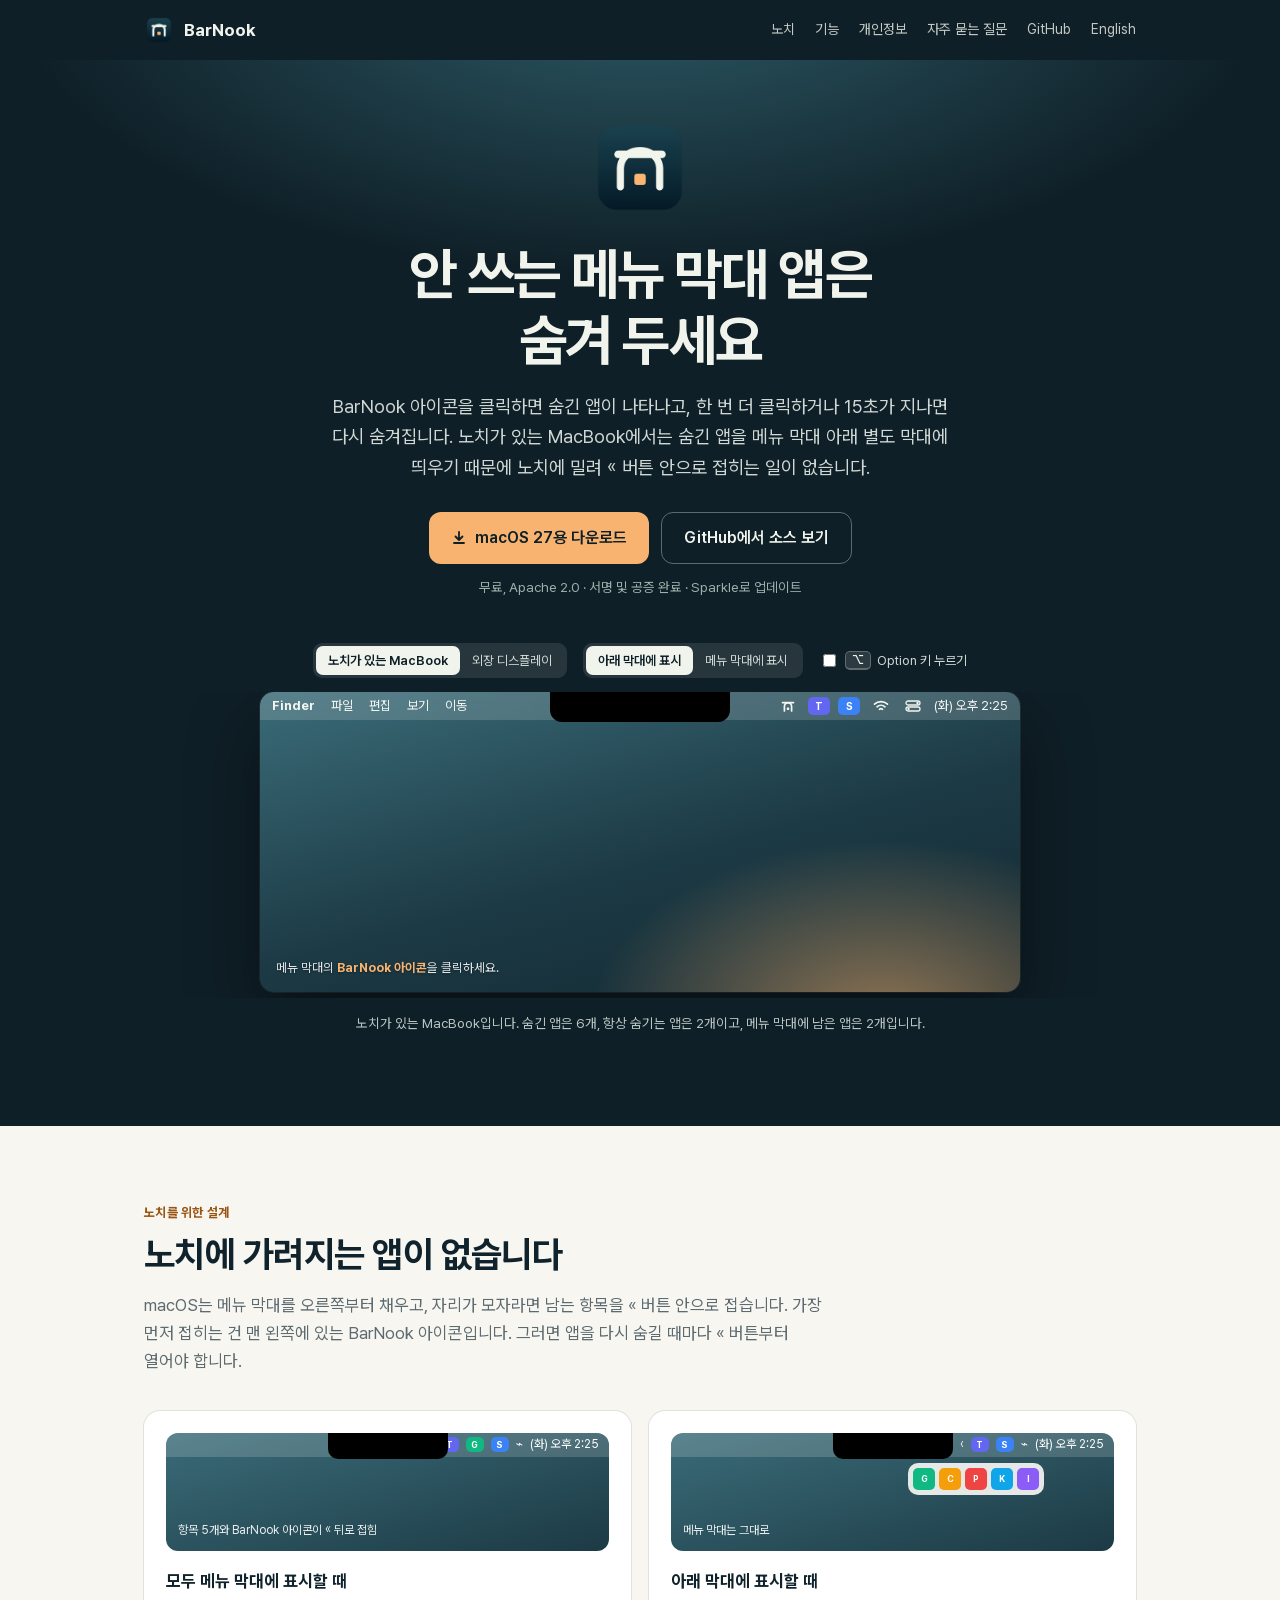
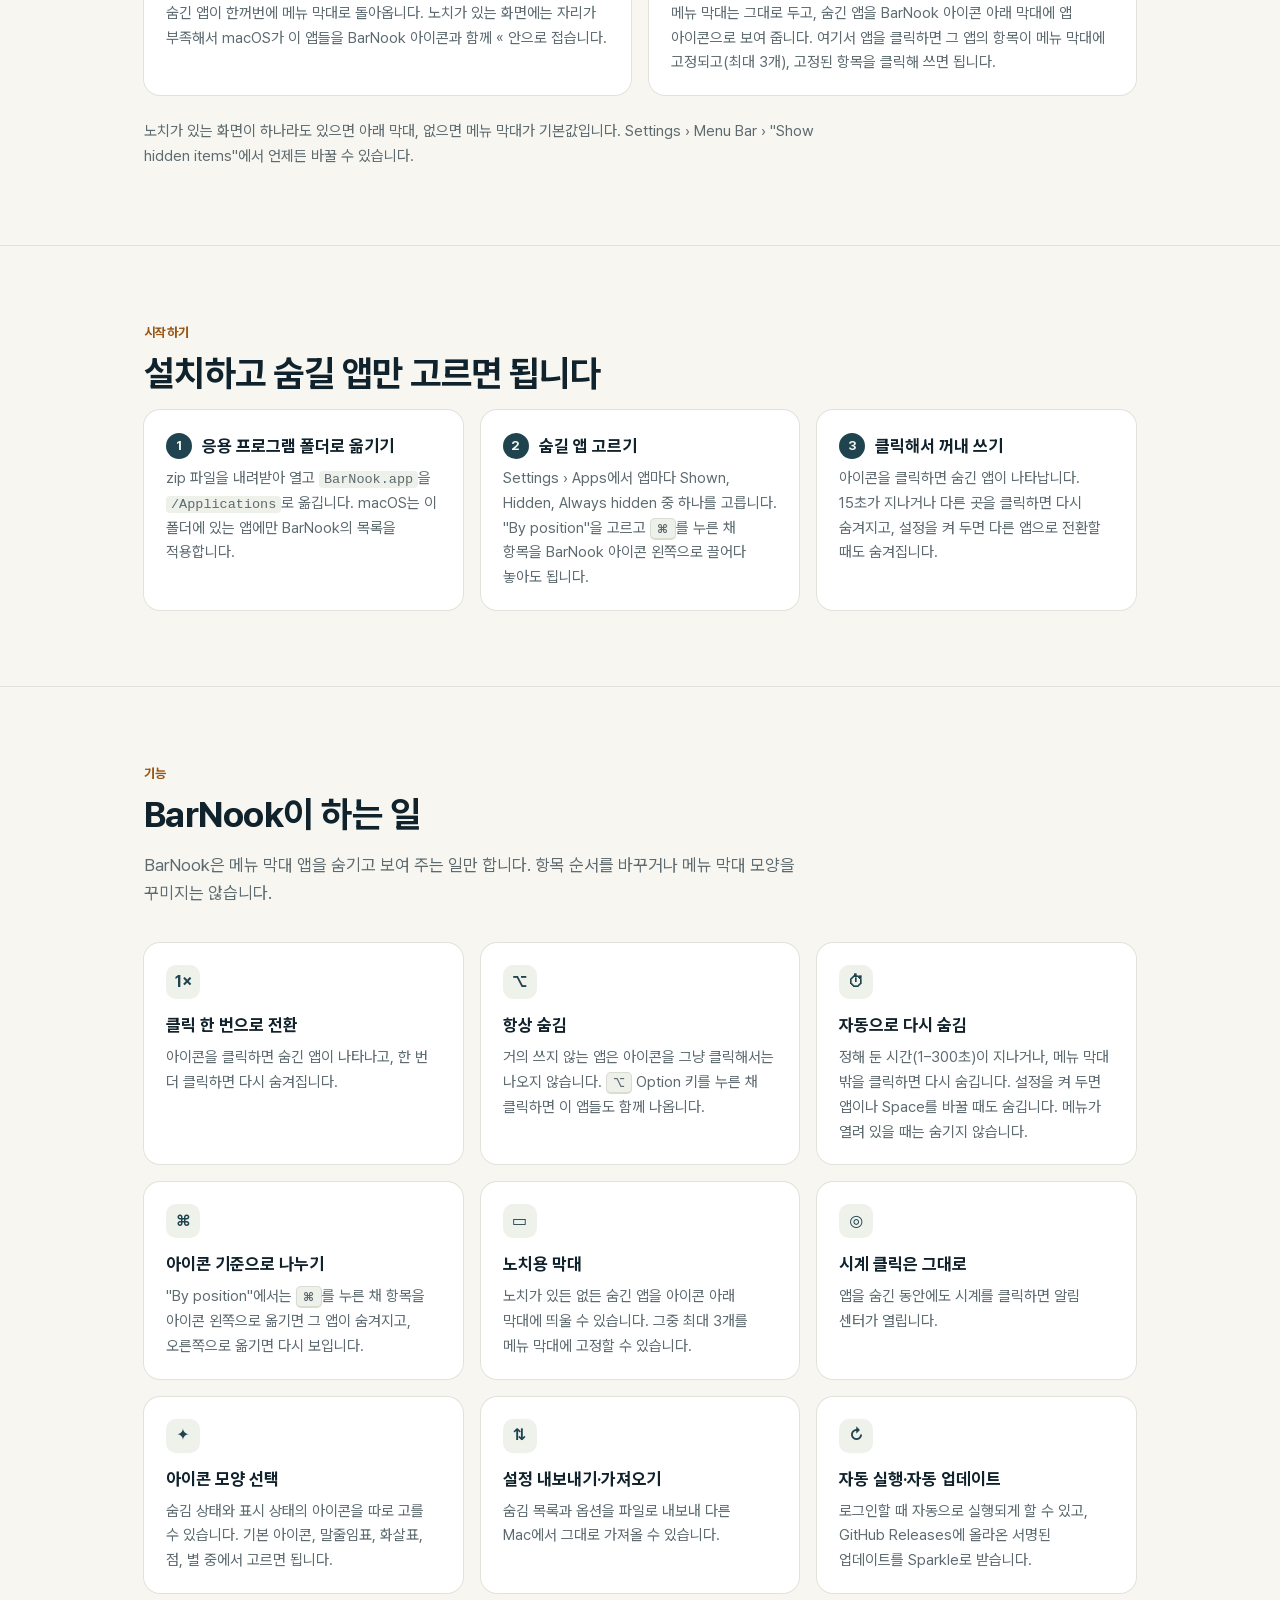
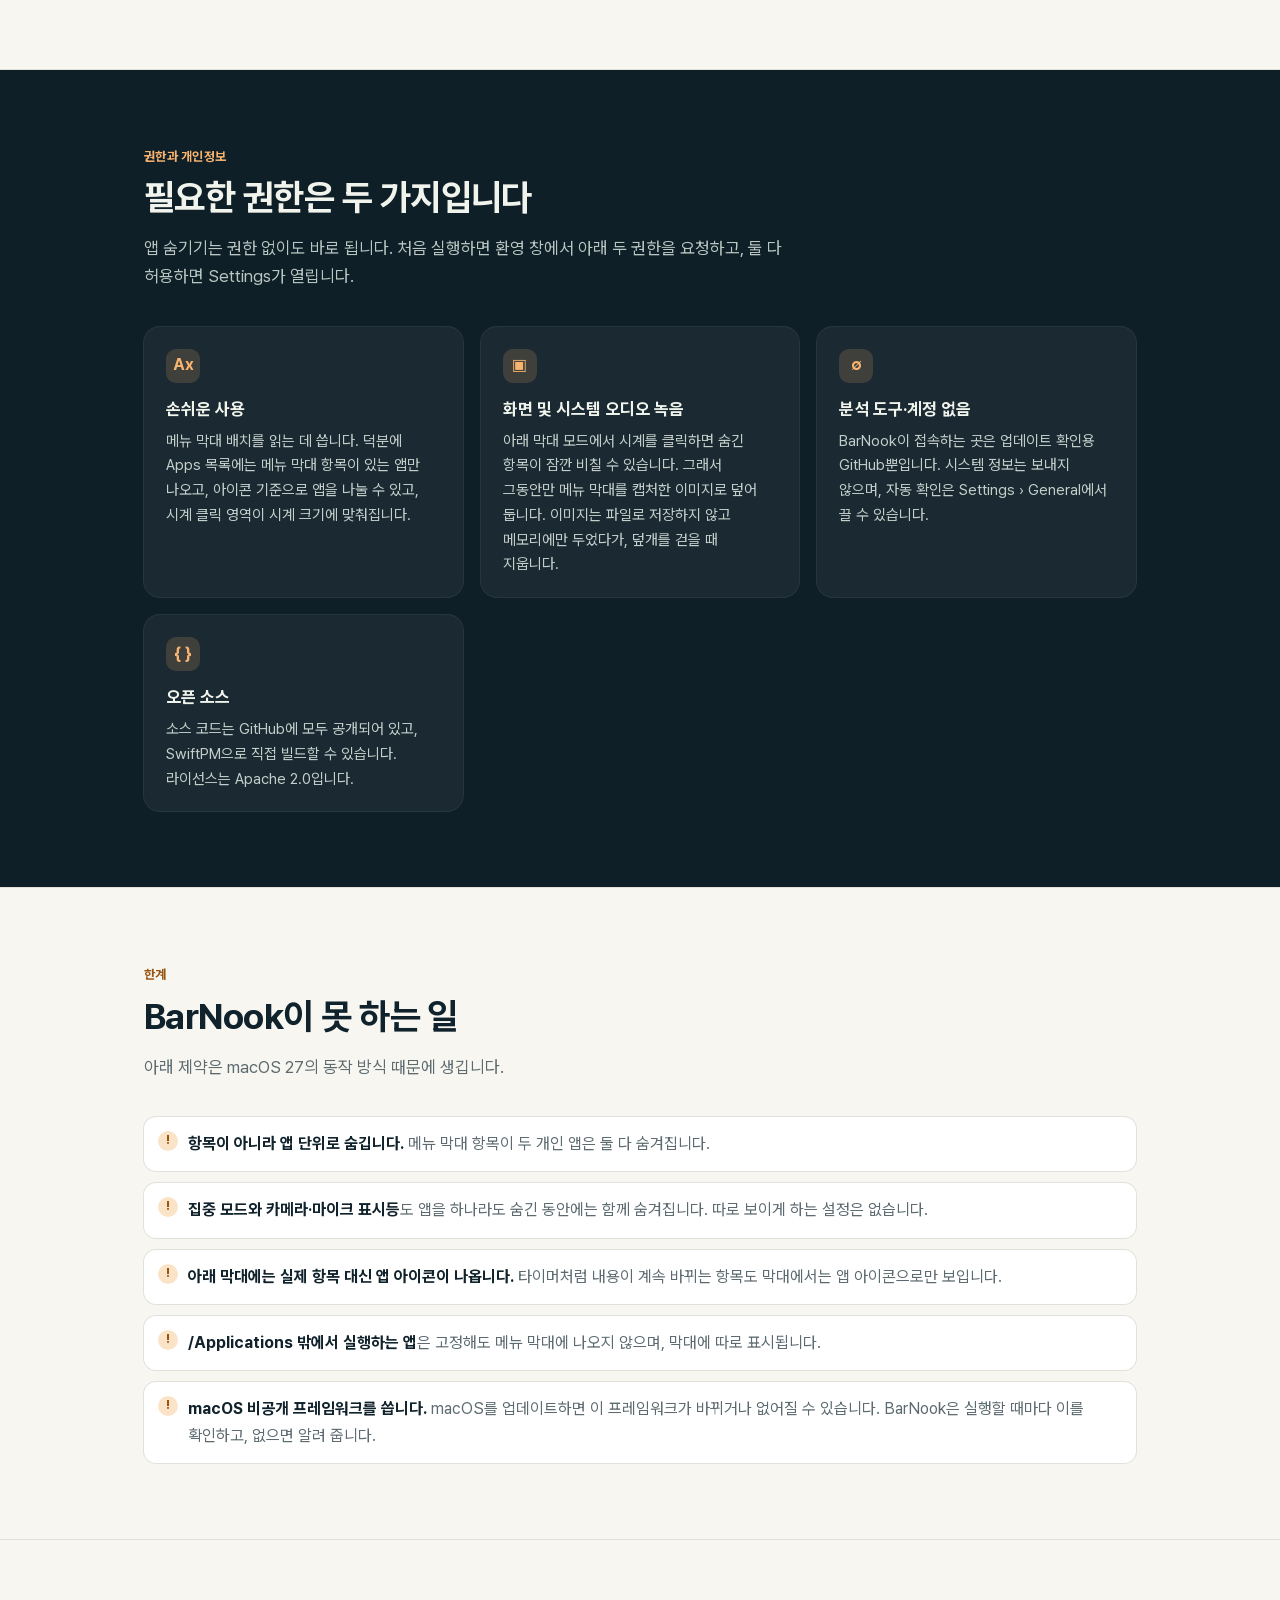
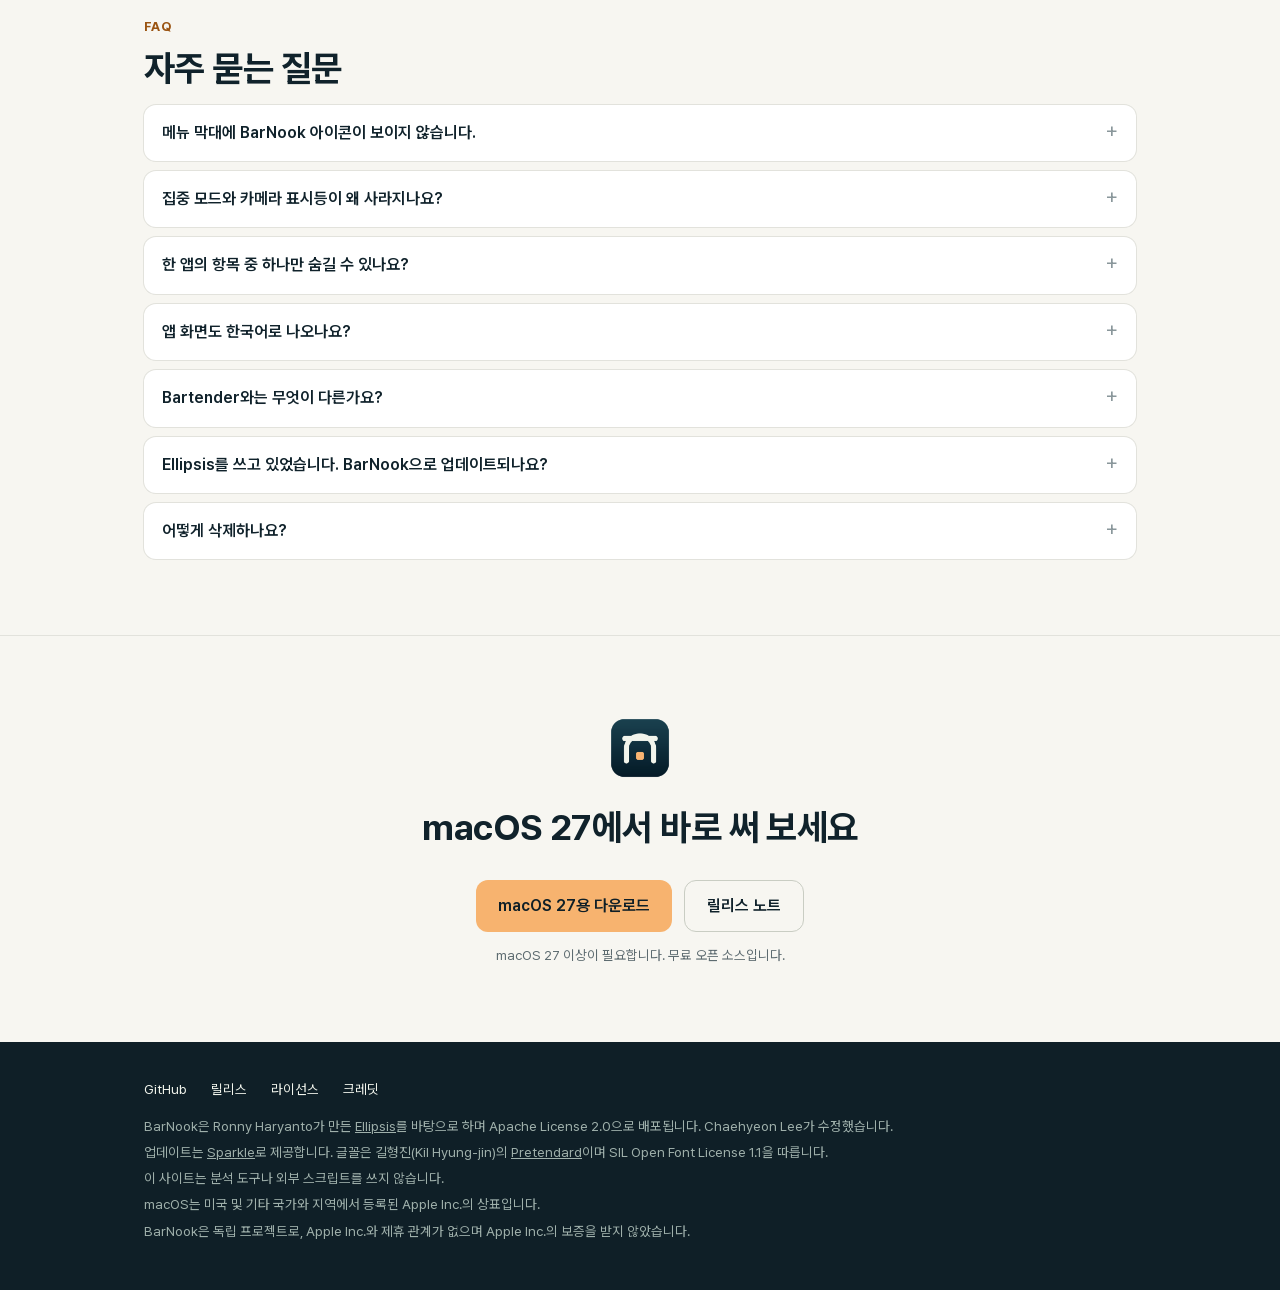
==== commit c7e2eaa4: "fix(site): keep focus where the reader left it and the phone hint on screen The timer re-render retu" ====
--- a/site/ko/index.html
+++ b/site/ko/index.html
@@ -101,7 +101,7 @@
     <div class="grid g2">
       <div class="card">
         <div class="mini">
-          <div class="bar"><span class="more">«</span><span class="it" style="background:#10b981">G</span><span class="it" style="background:#6366f1">T</span><span class="it" style="background:#3b82f6">S</span><span>⌁</span><span>(화) 오후 2:25</span></div>
+          <div class="bar"><span class="more">«</span><span class="it" style="background:#6366f1">T</span><span class="it" style="background:#10b981">G</span><span class="it" style="background:#3b82f6">S</span><span>⌁</span><span>(화) 오후 2:25</span></div>
           <div class="n"></div>
           <div class="tag bad">항목 5개와 BarNook 아이콘이 « 뒤로 접힘</div>
         </div>
@@ -214,7 +214,7 @@
     </details>
     <details>
       <summary>Bartender와는 무엇이 다른가요?</summary>
-      <p>BarNook은 앱을 숨기고 보여 주는 일, 그리고 노치용 막대만 제공합니다. 항목 재배치, 검색, 메뉴 막대 꾸미기는 지원하지 않습니다. 이런 기능이 필요하면 Bartender가 더 맞습니다.</p>
+      <p>BarNook에는 앱을 숨기고 보여 주는 기능과 노치용 막대만 있습니다. 항목 재배치, 검색, 메뉴 막대 꾸미기는 지원하지 않습니다. 이런 기능이 필요하면 Bartender가 더 맞습니다.</p>
     </details>
     <details>
       <summary>Ellipsis를 쓰고 있었습니다. BarNook으로 업데이트되나요?</summary>
--- a/site/assets/site.css
+++ b/site/assets/site.css
@@ -170,6 +170,9 @@
 @media (max-width: 640px) {
   .stage-scroll { margin: 0 -24px; max-width: none; }
   .stage { border-radius: 0; }
+  /* Only the right end of the stage is on screen, and opening the bar scrolls it
+     about 86px further left. Keep the hint inside the part that stays visible. */
+  .desk-hint { left: auto; right: 94px; max-width: calc(100vw - 130px); }
 }
 
 @media (prefers-reduced-motion: reduce) {
